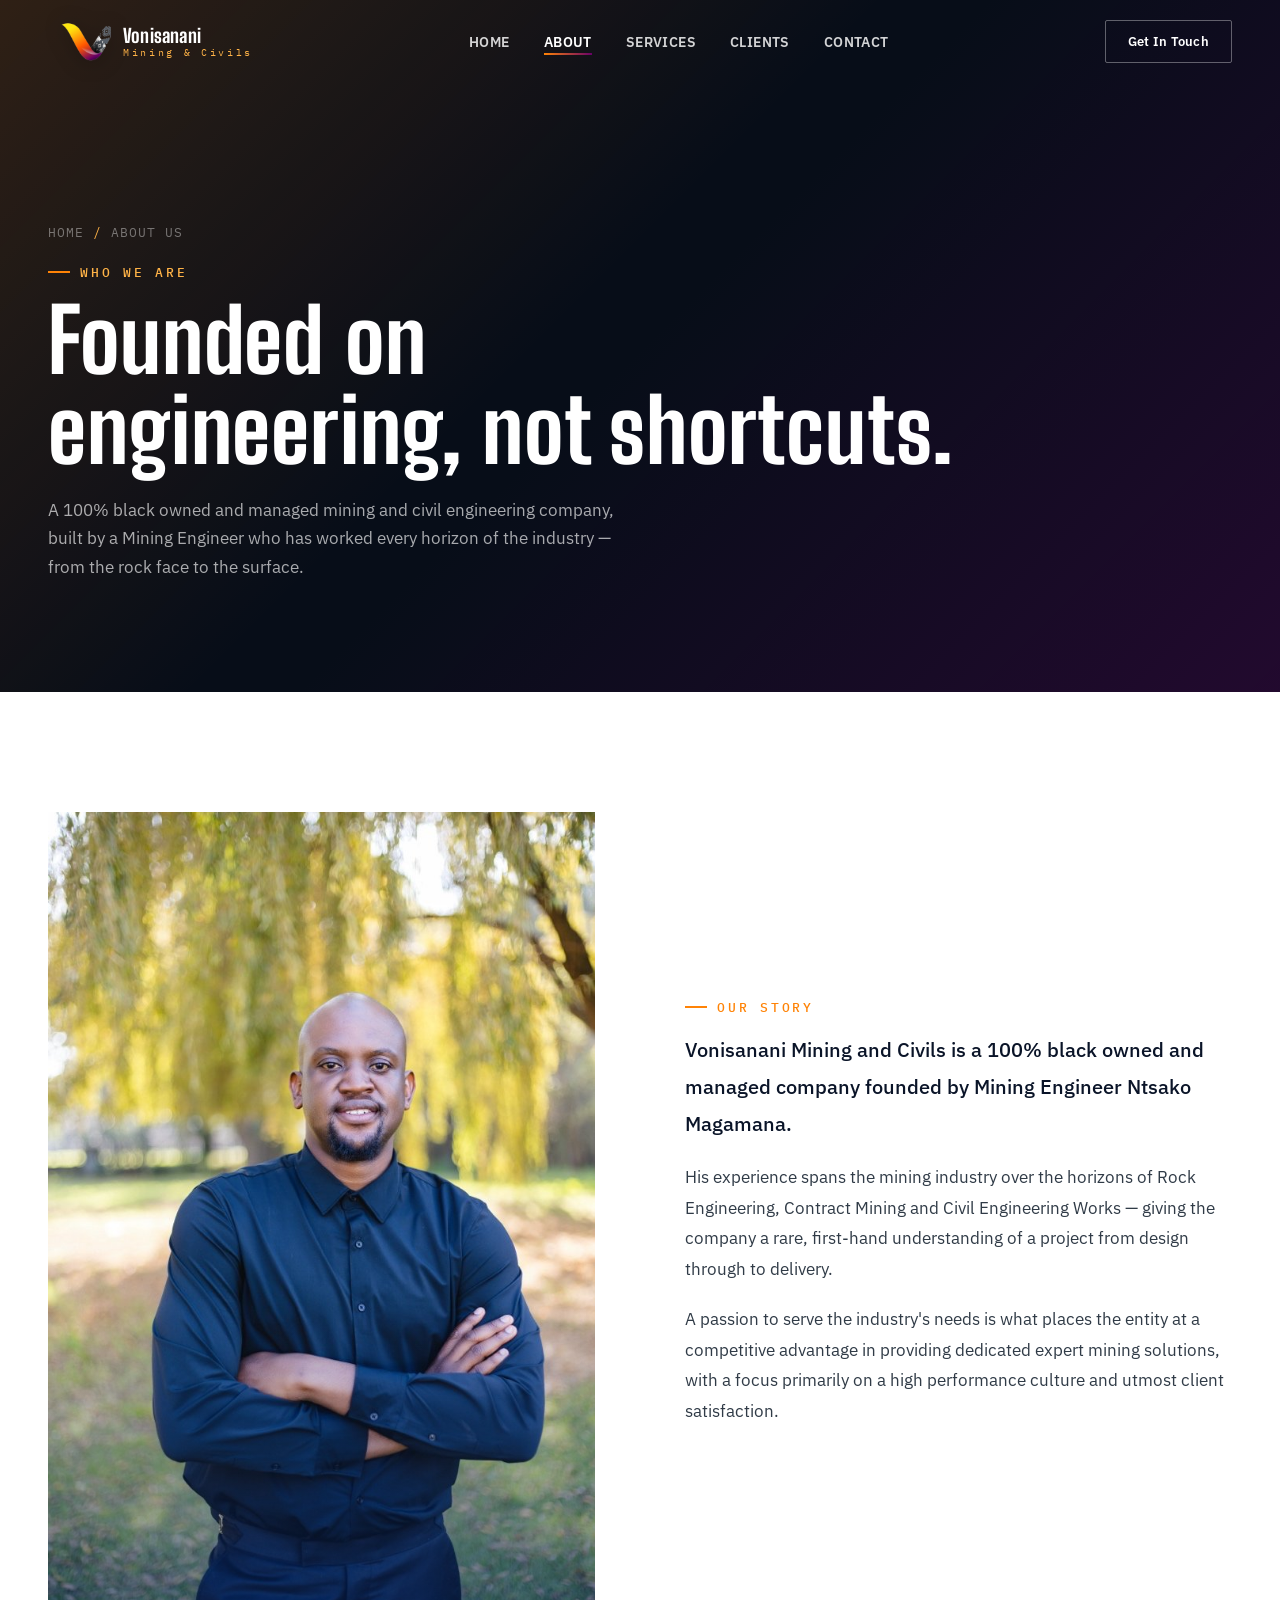
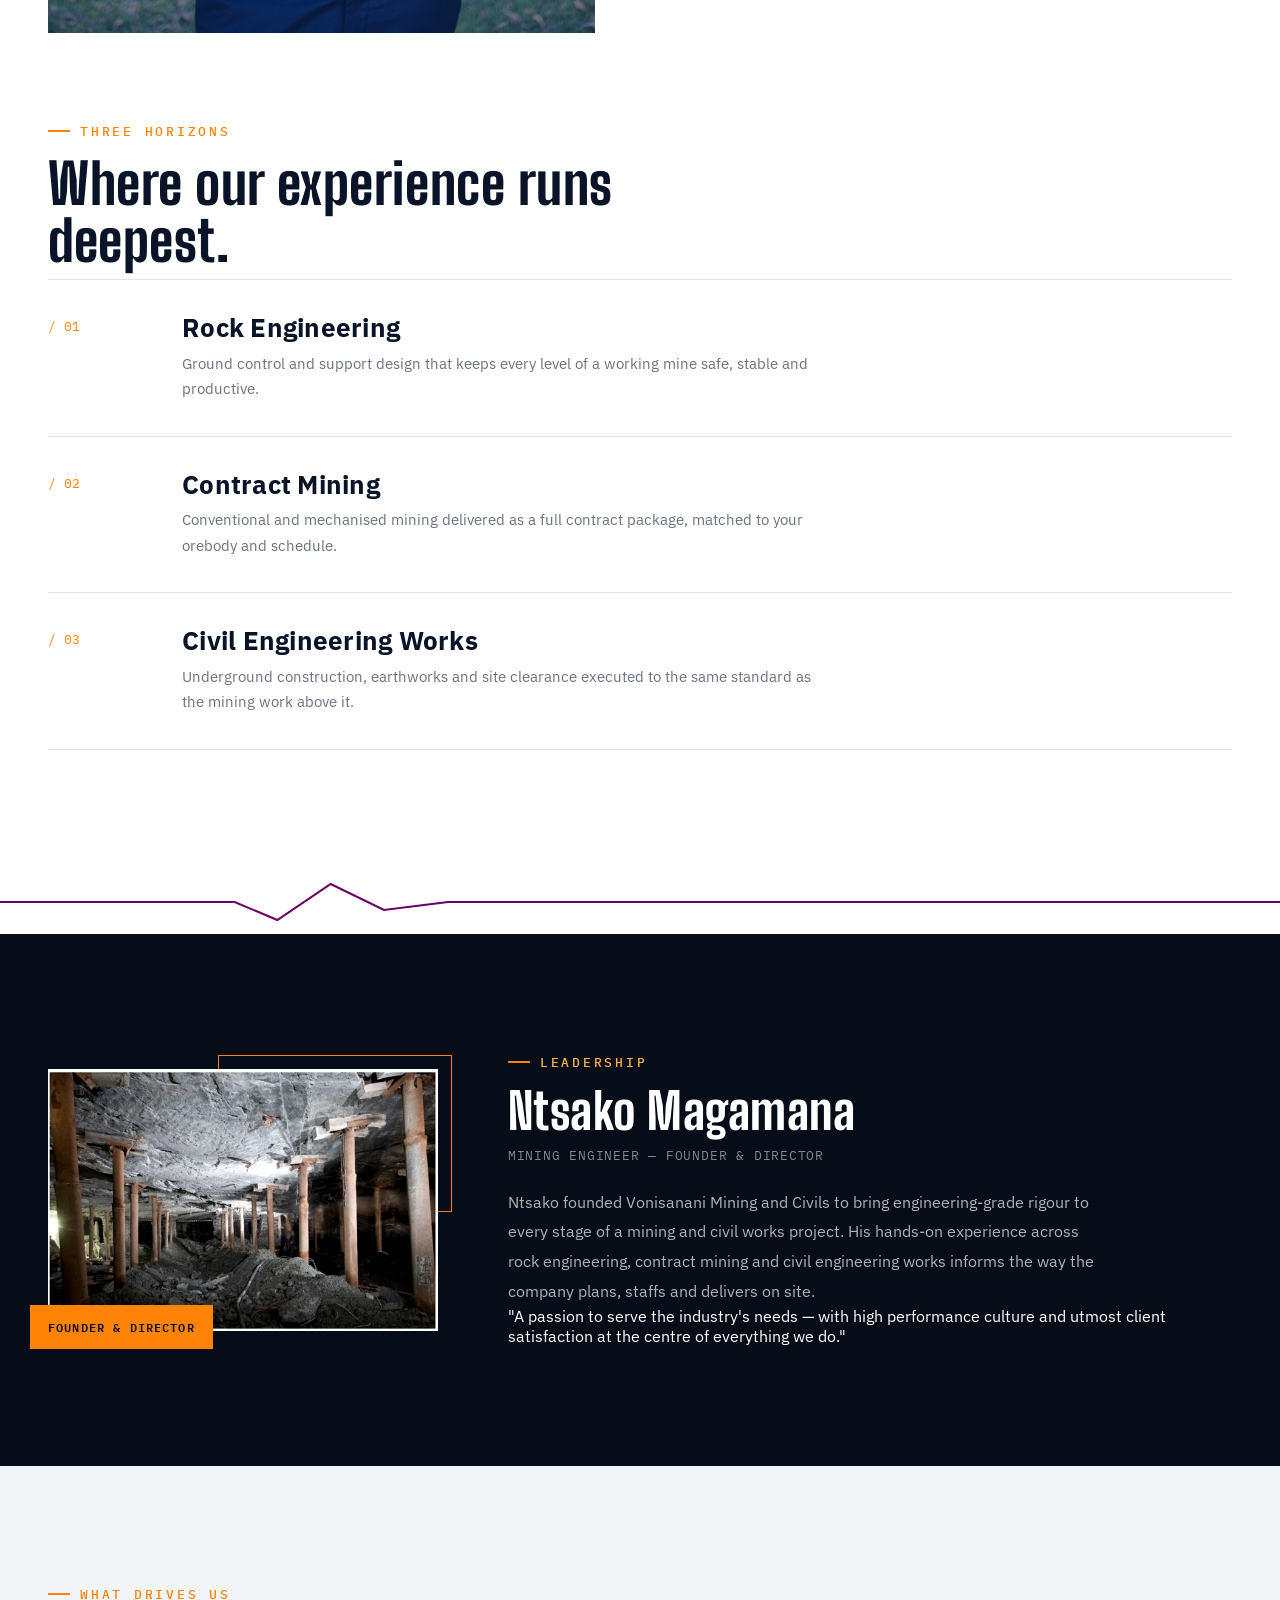
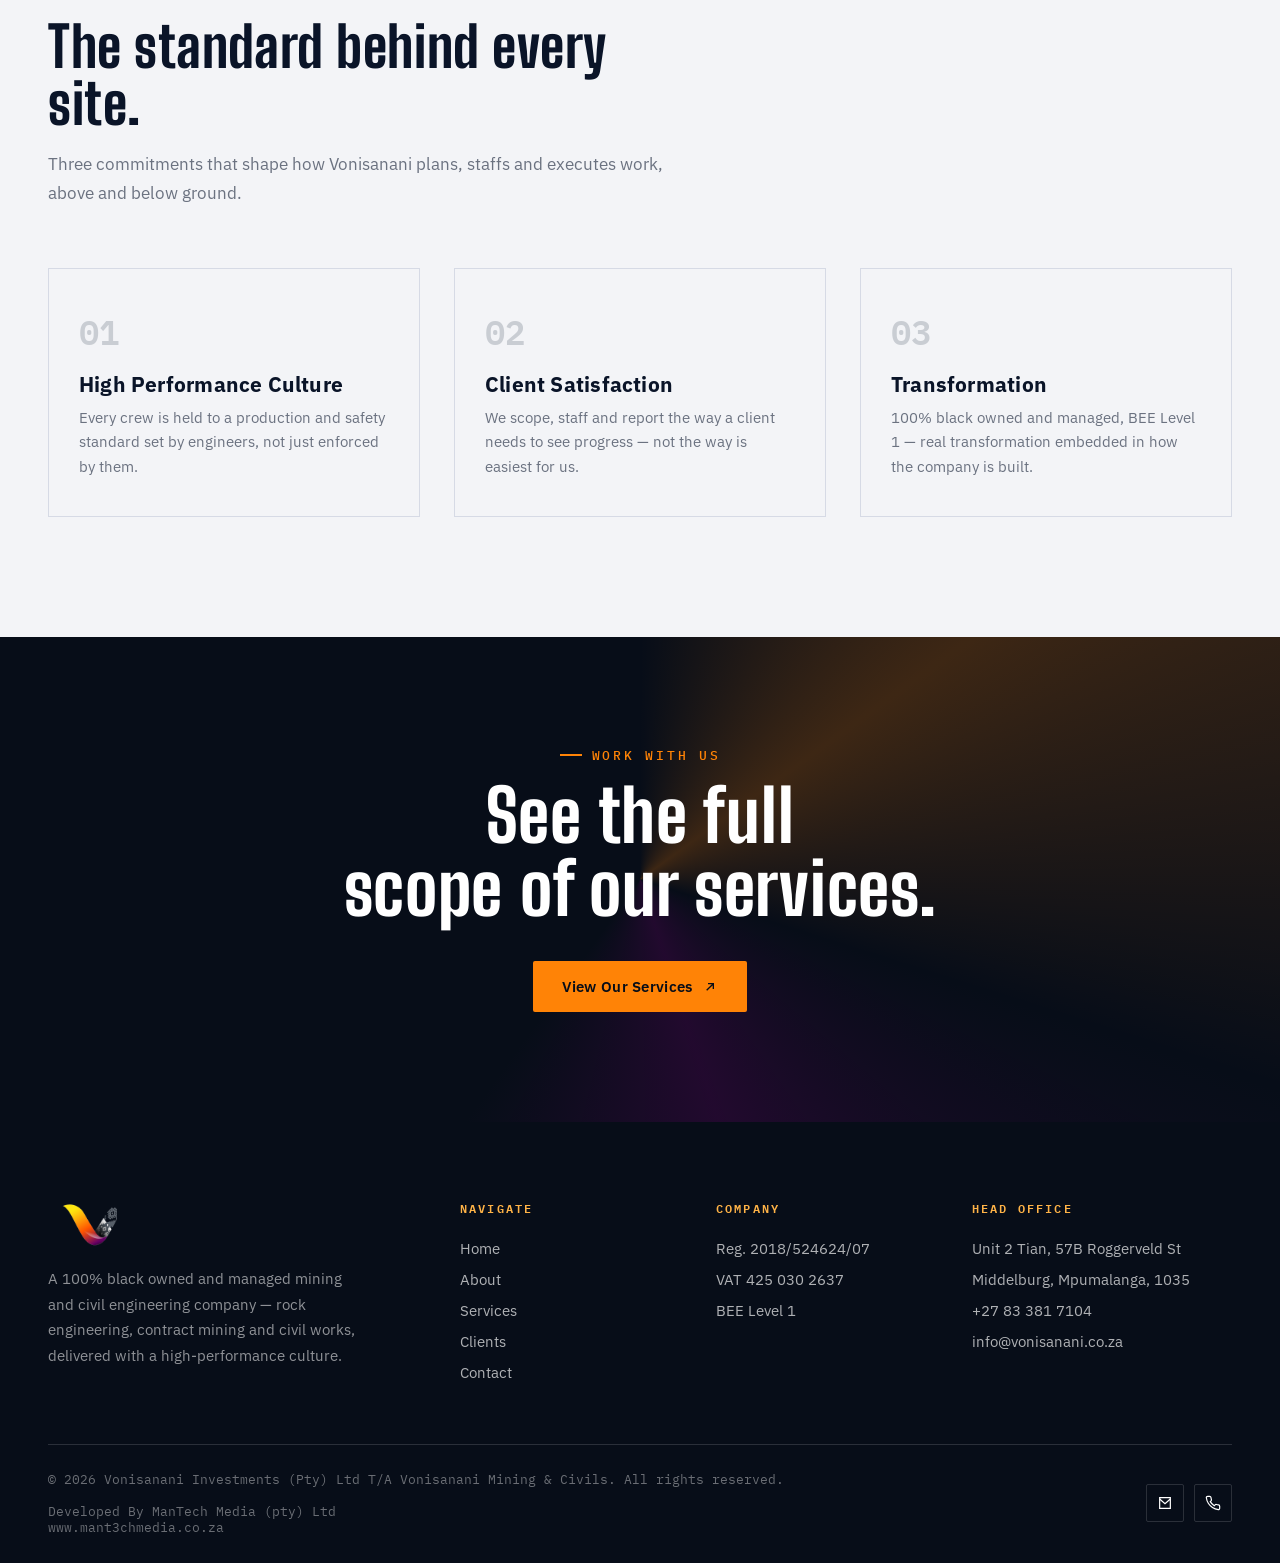
==== about.html @ 97412096 "Initial commit" ====
<!DOCTYPE html>
<html lang="en">
<head>
<meta charset="UTF-8">
<meta name="viewport" content="width=device-width, initial-scale=1.0">
<title>About Us — Vonisanani Mining & Civils</title>
<meta name="description" content="Founded by Mining Engineer Ntsako Magamana, Vonisanani Mining and Civils is a 100% black owned and managed company delivering rock engineering, contract mining and civil engineering works.">
<link rel="icon" href="images/logo.png">
<link rel="stylesheet" href="css/style.css">
</head>
<body>

<div class="scroll-progress"></div>

<header class="site-header">
  <div class="container">
    <a href="index.html" class="brand">
      <img src="images/logo.png" alt="Vonisanani Mining & Civils logo">
      <span class="brand-word">Vonisanani<span>Mining &amp; Civils</span></span>
    </a>
    <nav class="nav-desktop">
      <a href="index.html">Home</a>
      <a href="about.html">About</a>
      <a href="services.html">Services</a>
      <a href="clients.html">Clients</a>
      <a href="contact.html">Contact</a>
    </nav>
    <div class="nav-cta">
      <a href="contact.html" class="btn btn-ghost">Get In Touch</a>
      <button class="burger" aria-label="Open menu"><span></span><span></span><span></span></button>
    </div>
  </div>
</header>

<div class="mobile-nav">
  <a href="index.html">Home</a>
  <a href="about.html">About</a>
  <a href="services.html">Services</a>
  <a href="clients.html">Clients</a>
  <a href="contact.html">Contact</a>
  <div class="mobile-nav-foot">+27 83 381 7104 &nbsp;·&nbsp; info@vonisanani.co.za</div>
</div>

<!-- ===================== PAGE HERO ===================== -->
<section class="page-hero">
  <div class="container">
    <div class="crumb">HOME <span>/</span> ABOUT US</div>
    <div class="eyebrow" style="margin-top:24px;">Who We Are</div>
    <h1>Founded on<br>engineering, not shortcuts.</h1>
    <p>A 100% black owned and managed mining and civil engineering company, built by a Mining Engineer who has worked every horizon of the industry — from the rock face to the surface.</p>
  </div>
</section>

<!-- ===================== ABOUT COPY ===================== -->
<section class="section">
  <div class="container">
    <div class="about-grid">
      <div class="about-media reveal">
        <div class="frame">
          <img src="images/underground-support.jpg" alt="Underground support installation on a Vonisanani site">
          <span class="corner"></span>
        </div>
      </div>
      <div class="about-copy reveal">
        <div class="eyebrow">Our Story</div>
        <p>Vonisanani Mining and Civils is a 100% black owned and managed company founded by Mining Engineer Ntsako Magamana.</p>
        <p>His experience spans the mining industry over the horizons of Rock Engineering, Contract Mining and Civil Engineering Works — giving the company a rare, first-hand understanding of a project from design through to delivery.</p>
        <p>A passion to serve the industry's needs is what places the entity at a competitive advantage in providing dedicated expert mining solutions, with a focus primarily on a high performance culture and utmost client satisfaction.</p>
      </div>
    </div>

    <!-- Horizons timeline -->
    <div class="horizons">
      <div class="section-head reveal" style="margin-bottom:10px;">
        <div class="eyebrow">Three Horizons</div>
        <h2>Where our experience runs deepest.</h2>
      </div>
      <div class="horizon-row reveal">
        <div class="hz-num">/ 01</div>
        <div>
          <h3>Rock Engineering</h3>
          <p>Ground control and support design that keeps every level of a working mine safe, stable and productive.</p>
        </div>
      </div>
      <div class="horizon-row reveal">
        <div class="hz-num">/ 02</div>
        <div>
          <h3>Contract Mining</h3>
          <p>Conventional and mechanised mining delivered as a full contract package, matched to your orebody and schedule.</p>
        </div>
      </div>
      <div class="horizon-row reveal">
        <div class="hz-num">/ 03</div>
        <div>
          <h3>Civil Engineering Works</h3>
          <p>Underground construction, earthworks and site clearance executed to the same standard as the mining work above it.</p>
        </div>
      </div>
    </div>
  </div>
</section>

<span class="fracture"><svg viewBox="0 0 1200 64" preserveAspectRatio="none"><path d="M0 32 L220 32 L260 50 L310 14 L360 40 L420 32 L1200 32" fill="none" stroke="#680068" stroke-width="2"/></svg></span>

<!-- ===================== CEO SPOTLIGHT ===================== -->
<section class="ceo-band">
  <div class="container">
    <div class="ceo-grid">
      <div class="ceo-photo reveal">
        <img src="images/ceo-ntsako.jpg" alt="Ntsako Magamana, Founder and Director of Vonisanani Mining & Civils">
        <div class="ceo-tag">Founder &amp; Director</div>
      </div>
      <div class="ceo-copy reveal">
        <div class="eyebrow">Leadership</div>
        <h2>Ntsako Magamana</h2>
        <div class="role">MINING ENGINEER — FOUNDER &amp; DIRECTOR</div>
        <p class="bio">Ntsako founded Vonisanani Mining and Civils to bring engineering-grade rigour to every stage of a mining and civil works project. His hands-on experience across rock engineering, contract mining and civil engineering works informs the way the company plans, staffs and delivers on site.</p>
        <p class="quote">"A passion to serve the industry's needs — with high performance culture and utmost client satisfaction at the centre of everything we do."</p>
      </div>
    </div>
  </div>
</section>

<!-- ===================== VALUES ===================== -->
<section class="section section-off">
  <div class="container">
    <div class="section-head reveal">
      <div class="eyebrow">What Drives Us</div>
      <h2>The standard behind every site.</h2>
      <p>Three commitments that shape how Vonisanani plans, staffs and executes work, above and below ground.</p>
    </div>
    <div class="values-grid reveal reveal-stagger">
      <div class="value-card" style="--i:0">
        <div class="vnum">01</div>
        <h3>High Performance Culture</h3>
        <p>Every crew is held to a production and safety standard set by engineers, not just enforced by them.</p>
      </div>
      <div class="value-card" style="--i:1">
        <div class="vnum">02</div>
        <h3>Client Satisfaction</h3>
        <p>We scope, staff and report the way a client needs to see progress — not the way is easiest for us.</p>
      </div>
      <div class="value-card" style="--i:2">
        <div class="vnum">03</div>
        <h3>Transformation</h3>
        <p>100% black owned and managed, BEE Level 1 — real transformation embedded in how the company is built.</p>
      </div>
    </div>
  </div>
</section>

<!-- ===================== CTA ===================== -->
<section class="cta-banner">
  <div class="container">
    <div class="eyebrow" style="justify-content:center;">Work With Us</div>
    <h2>See the full<br>scope of our services.</h2>
    <a href="services.html" class="btn btn-primary">View Our Services
      <svg viewBox="0 0 24 24" fill="none" stroke="currentColor" stroke-width="2"><path d="M7 17L17 7M9 7h8v8"/></svg>
    </a>
  </div>
</section>

<footer class="site-footer">
  <div class="container">
    <div class="footer-grid">
      <div class="footer-brand">
        <img src="images/logo.png" alt="Vonisanani Mining & Civils logo">
        <p>A 100% black owned and managed mining and civil engineering company — rock engineering, contract mining and civil works, delivered with a high-performance culture.</p>
      </div>
      <div class="footer-col">
        <h4>Navigate</h4>
        <a href="index.html">Home</a>
        <a href="about.html">About</a>
        <a href="services.html">Services</a>
        <a href="clients.html">Clients</a>
        <a href="contact.html">Contact</a>
      </div>
      <div class="footer-col">
        <h4>Company</h4>
        <p>Reg. 2018/524624/07</p>
        <p>VAT 425 030 2637</p>
        <p>BEE Level 1</p>
      </div>
      <div class="footer-col">
        <h4>Head Office</h4>
        <p>Unit 2 Tian, 57B Roggerveld St</p>
        <p>Middelburg, Mpumalanga, 1035</p>
        <a href="tel:+27833817104">+27 83 381 7104</a>
        <a href="mailto:info@vonisanani.co.za">info@vonisanani.co.za</a>
      </div>
    </div>
    <div class="footer-bottom">
      <span>© 2026 Vonisanani Investments (Pty) Ltd T/A Vonisanani Mining &amp; Civils. All rights reserved. 
      <br>
      <br>
      Developed By ManTech Media (pty) Ltd 
      <br>
      www.mant3chmedia.co.za 

    </span>
      <div class="footer-social">
        <a href="mailto:info@vonisanani.co.za" aria-label="Email"><svg viewBox="0 0 24 24" fill="none" stroke="#fff" stroke-width="1.8"><path d="M4 4h16v16H4z"/><path d="M4 6l8 7 8-7"/></svg></a>
        <a href="tel:+27833817104" aria-label="Phone"><svg viewBox="0 0 24 24" fill="none" stroke="#fff" stroke-width="1.8"><path d="M22 16.9v3a2 2 0 01-2.2 2 19.8 19.8 0 01-8.6-3.1 19.5 19.5 0 01-6-6A19.8 19.8 0 012 4.2 2 2 0 014 2h3a2 2 0 012 1.7c.1 1 .3 2 .6 3a2 2 0 01-.5 2L7.9 10a16 16 0 006 6l1.3-1.3a2 2 0 012-.5c1 .3 2 .5 3 .6a2 2 0 011.8 2z"/></svg></a>
      </div>
    </div>
  </div>
</footer>

<button class="to-top" aria-label="Back to top"><svg viewBox="0 0 24 24" fill="none" stroke-width="2" stroke-linecap="round" stroke-linejoin="round"><path d="M12 19V5M5 12l7-7 7 7"/></svg></button>

<script src="js/main.js"></script>
</body>
</html>
---- css/style.css ----
/* ============================================================
   VONISANANI MINING & CIVILS — DESIGN SYSTEM
   Palette pulled directly from the company mark:
   navy #002060, slate #303B47, orange #FF8306, magenta #680068
   ============================================================ */

@import url('https://fonts.googleapis.com/css2?family=Big+Shoulders+Display:wght@500;700;800;900&family=IBM+Plex+Sans:wght@400;500;600;700&family=IBM+Plex+Mono:wght@400;500;600&display=swap');

:root{
  --navy-950:#070d18;
  --navy-900:#0a1428;
  --navy-800:#0d1c38;
  --navy-700:#12294f;
  --navy:#002060;
  --slate:#303b47;
  --orange:#ff8306;
  --orange-2:#ffb347;
  --magenta:#680068;
  --magenta-2:#9a2f9e;
  --yellow:#ffe610;
  --off:#f3f4f7;
  --off-2:#e8eaf0;
  --white:#ffffff;
  --gray-500:#6b7280;
  --gray-300:#c9cdd3;
  --line:rgba(0,32,96,.12);
  --line-dark:rgba(255,255,255,.14);

  --font-display:'Big Shoulders Display', sans-serif;
  --font-body:'IBM Plex Sans', sans-serif;
  --font-mono:'IBM Plex Mono', monospace;

  --ease:cubic-bezier(.22,1,.36,1);
  --container:1240px;
}

*,*::before,*::after{ box-sizing:border-box; }
html{ scroll-behavior:smooth; }
@media (prefers-reduced-motion: reduce){
  html{ scroll-behavior:auto; }
  *,*::before,*::after{ animation-duration:.001ms !important; animation-iteration-count:1 !important; transition-duration:.001ms !important; scroll-behavior:auto !important; }
}

body{
  margin:0;
  font-family:var(--font-body);
  background:var(--white);
  color:var(--navy-900);
  -webkit-font-smoothing:antialiased;
  overflow-x:hidden;
}

img{ max-width:100%; display:block; }
a{ color:inherit; text-decoration:none; }
ul{ margin:0; padding:0; list-style:none; }
button{ font-family:inherit; cursor:pointer; }
h1,h2,h3,h4{ margin:0; font-family:var(--font-display); font-weight:800; letter-spacing:.01em; line-height:1.02; }
p{ margin:0; }

::selection{ background:var(--orange); color:var(--navy-950); }

:focus-visible{
  outline:2px solid var(--orange);
  outline-offset:3px;
}

.container{
  width:100%;
  max-width:var(--container);
  margin:0 auto;
  padding:0 28px;
}

.eyebrow{
  font-family:var(--font-mono);
  font-size:12.5px;
  letter-spacing:.22em;
  text-transform:uppercase;
  color:var(--orange);
  display:flex;
  align-items:center;
  gap:10px;
  font-weight:500;
  margin-bottom:16px;
}
.eyebrow::before{
  content:'';
  width:22px;
  height:2px;
  background:var(--orange);
  display:inline-block;
}

.grad-text{
  background:linear-gradient(100deg,var(--orange) 0%,var(--orange) 35%,var(--magenta) 100%);
  -webkit-background-clip:text;
  background-clip:text;
  color:transparent;
}

/* ---------------- Buttons ---------------- */
.btn{
  display:inline-flex;
  align-items:center;
  gap:10px;
  padding:15px 28px;
  font-family:var(--font-body);
  font-weight:600;
  font-size:14.5px;
  letter-spacing:.02em;
  border-radius:2px;
  border:1.5px solid transparent;
  position:relative;
  transition:transform .35s var(--ease), box-shadow .35s var(--ease), background .35s var(--ease), color .35s var(--ease), border-color .35s var(--ease);
  white-space:nowrap;
}
.btn-primary{
  background:var(--orange);
  color:var(--navy-950);
}
.btn-primary:hover{
  transform:translateY(-2px);
  box-shadow:0 14px 30px -10px rgba(255,131,6,.55);
}
.btn-ghost{
  border-color:rgba(255,255,255,.35);
  color:var(--white);
}
.btn-ghost:hover{
  border-color:var(--white);
  background:rgba(255,255,255,.08);
  transform:translateY(-2px);
}
.btn-dark{
  border-color:var(--navy);
  color:var(--navy);
}
.btn-dark:hover{
  background:var(--navy);
  color:var(--white);
  transform:translateY(-2px);
}
.btn svg{ width:16px; height:16px; transition:transform .35s var(--ease); }
.btn:hover svg{ transform:translate(3px,-3px); }

/* ---------------- Header ---------------- */
.site-header{
  position:fixed;
  top:0; left:0; right:0;
  z-index:1000;
  padding:20px 0;
  transition:padding .4s var(--ease), background .4s var(--ease), box-shadow .4s var(--ease);
}
.site-header .container{ display:flex; align-items:center; justify-content:space-between; gap:24px; }
.site-header.scrolled{
  padding:10px 0;
  background:rgba(7,13,24,.86);
  backdrop-filter:blur(14px) saturate(140%);
  box-shadow:0 10px 30px -18px rgba(0,0,0,.5);
}

.brand{ display:flex; align-items:center; gap:12px; }
.brand img{ height:42px; width:auto; transition:height .4s var(--ease); filter:drop-shadow(0 2px 10px rgba(0,0,0,.25)); }
.site-header.scrolled .brand img{ height:34px; }
.brand-word{ font-family:var(--font-display); font-weight:800; font-size:19px; color:var(--white); line-height:1; letter-spacing:.01em; }
.brand-word span{ display:block; font-family:var(--font-mono); font-weight:400; font-size:9.5px; letter-spacing:.28em; color:var(--orange-2); margin-top:3px; }

.nav-desktop{ display:flex; align-items:center; gap:2px; }
.nav-desktop a{
  position:relative;
  color:rgba(255,255,255,.82);
  font-size:13.5px;
  font-weight:600;
  letter-spacing:.03em;
  text-transform:uppercase;
  padding:10px 16px;
  transition:color .3s;
}
.nav-desktop a:hover{ color:var(--white); }
.nav-desktop a::after{
  content:'';
  position:absolute;
  left:16px; right:16px; bottom:6px;
  height:2px;
  background:linear-gradient(90deg,var(--orange),var(--magenta));
  transform:scaleX(0);
  transform-origin:left;
  transition:transform .35s var(--ease);
}
.nav-desktop a:hover::after,
.nav-desktop a.active::after{ transform:scaleX(1); }
.nav-desktop a.active{ color:var(--white); }

.nav-cta{ display:flex; align-items:center; gap:14px; }
.nav-cta .btn{ padding:12px 22px; font-size:13px; }

.burger{
  display:none;
  width:44px; height:44px;
  border:1px solid rgba(255,255,255,.25);
  background:rgba(255,255,255,.05);
  border-radius:2px;
  position:relative;
  z-index:1200;
}
.burger span{
  position:absolute; left:11px; width:22px; height:2px; background:#fff;
  transition:transform .3s var(--ease), opacity .3s var(--ease), top .3s var(--ease);
}
.burger span:nth-child(1){ top:16px; }
.burger span:nth-child(2){ top:22px; }
.burger span:nth-child(3){ top:28px; }
.burger.open span:nth-child(1){ top:22px; transform:rotate(45deg); }
.burger.open span:nth-child(2){ opacity:0; }
.burger.open span:nth-child(3){ top:22px; transform:rotate(-45deg); }

.mobile-nav{
  position:fixed; inset:0;
  background:var(--navy-950);
  z-index:1100;
  display:flex; flex-direction:column;
  justify-content:center;
  padding:40px;
  transform:translateY(-100%);
  transition:transform .5s var(--ease);
}
.mobile-nav.open{ transform:translateY(0); }
.mobile-nav a{
  display:block;
  font-family:var(--font-display);
  font-size:38px;
  font-weight:800;
  color:var(--white);
  padding:12px 0;
  border-bottom:1px solid var(--line-dark);
  opacity:0;
  transform:translateY(16px);
  transition:opacity .5s var(--ease), transform .5s var(--ease);
}
.mobile-nav.open a{ opacity:1; transform:translateY(0); }
.mobile-nav a:nth-child(1){ transition-delay:.08s; }
.mobile-nav a:nth-child(2){ transition-delay:.14s; }
.mobile-nav a:nth-child(3){ transition-delay:.2s; }
.mobile-nav a:nth-child(4){ transition-delay:.26s; }
.mobile-nav a:nth-child(5){ transition-delay:.32s; }
.mobile-nav-foot{ margin-top:30px; font-family:var(--font-mono); color:var(--gray-300); font-size:13px; }

@media (max-width:960px){
  .nav-desktop, .nav-cta .btn-dark, .nav-cta .btn-ghost{ display:none; }
  .burger{ display:block; }
}

/* ---------------- Fracture divider (signature element) ---------------- */
.fracture{
  position:relative;
  width:100%;
  height:64px;
  overflow:hidden;
  display:block;
}
.fracture svg{ width:100%; height:100%; display:block; }
.fracture path{
  stroke-dasharray:2600;
  stroke-dashoffset:2600;
  transition:stroke-dashoffset 1.6s var(--ease);
}
.fracture.in-view path{ stroke-dashoffset:0; }

/* ---------------- Sections ---------------- */
.section{ padding:120px 0; position:relative; }
.section-tight{ padding:80px 0; }
.section-dark{ background:var(--navy-950); color:var(--white); }
.section-off{ background:var(--off); }

.section-head{ max-width:640px; margin-bottom:60px; }
.section-head h2{ font-size:clamp(34px,5vw,56px); color:var(--navy-900); }
.section-dark .section-head h2{ color:var(--white); }
.section-head p{ margin-top:18px; font-size:17px; line-height:1.7; color:var(--gray-500); }
.section-dark .section-head p{ color:rgba(255,255,255,.62); }

.reveal{
  opacity:0;
  transform:translateY(36px);
  transition:opacity .9s var(--ease), transform .9s var(--ease);
}
.reveal.in-view{ opacity:1; transform:translateY(0); }
.reveal-stagger > *{ transition-delay:calc(var(--i,0) * 90ms); }

/* topographic contour texture for light sections */
.contour-bg{
  position:absolute; inset:0;
  background-image:
    repeating-radial-gradient(circle at 14% 22%, transparent 0 34px, rgba(0,32,96,.045) 35px 36px, transparent 37px 70px),
    repeating-radial-gradient(circle at 88% 78%, transparent 0 46px, rgba(255,131,6,.05) 47px 48px, transparent 49px 92px);
  pointer-events:none;
}

/* ---------------- Footer ---------------- */
.site-footer{
  background:var(--navy-950);
  color:rgba(255,255,255,.7);
  padding:80px 0 28px;
  position:relative;
}
.footer-grid{
  display:grid;
  grid-template-columns:1.4fr .8fr .8fr 1fr;
  gap:48px;
  padding-bottom:56px;
  border-bottom:1px solid var(--line-dark);
}
.footer-brand img{ height:46px; margin-bottom:18px; }
.footer-brand p{ font-size:14.5px; line-height:1.75; max-width:320px; color:rgba(255,255,255,.55); }
.footer-col h4{ font-family:var(--font-mono); font-size:12px; letter-spacing:.18em; text-transform:uppercase; color:var(--orange-2); margin-bottom:18px; font-weight:600; }
.footer-col a, .footer-col p{ display:block; font-size:14.5px; color:rgba(255,255,255,.68); padding:6px 0; transition:color .25s, transform .25s; }
.footer-col a:hover{ color:var(--white); transform:translateX(4px); }
.footer-bottom{ display:flex; justify-content:space-between; align-items:center; padding-top:26px; font-size:12.5px; font-family:var(--font-mono); color:rgba(255,255,255,.4); flex-wrap:wrap; gap:12px; }
.footer-social{ display:flex; gap:10px; }
.footer-social a{ width:38px; height:38px; border:1px solid var(--line-dark); border-radius:2px; display:flex; align-items:center; justify-content:center; transition:border-color .3s, background .3s, transform .3s; }
.footer-social a:hover{ border-color:var(--orange); background:rgba(255,131,6,.1); transform:translateY(-3px); }
.footer-social svg{ width:16px; height:16px; }

@media (max-width:860px){
  .footer-grid{ grid-template-columns:1fr 1fr; }
}
@media (max-width:560px){
  .footer-grid{ grid-template-columns:1fr; }
}

/* ---------------- Page hero (interior pages) ---------------- */
.page-hero{
  position:relative;
  padding:190px 0 110px;
  background:var(--navy-950);
  color:var(--white);
  overflow:hidden;
}
.page-hero::before{
  content:'';
  position:absolute; inset:0;
  background:
    linear-gradient(135deg, rgba(255,131,6,.16), transparent 45%),
    linear-gradient(315deg, rgba(104,0,104,.28), transparent 50%);
}
.page-hero .container{ position:relative; z-index:2; }
.page-hero .eyebrow{ color:var(--orange-2); }
.page-hero h1{ font-size:clamp(44px,7vw,88px); color:var(--white); }
.page-hero p{ margin-top:20px; max-width:600px; font-size:17px; line-height:1.7; color:rgba(255,255,255,.65); }
.page-hero .crumb{ margin-top:34px; font-family:var(--font-mono); font-size:12.5px; letter-spacing:.08em; color:rgba(255,255,255,.4); }
.page-hero .crumb span{ color:var(--orange-2); }

/* ---------------- Stat / marquee ---------------- */
.marquee-strip{
  border-top:1px solid var(--line-dark);
  border-bottom:1px solid var(--line-dark);
  background:var(--navy-900);
  overflow:hidden;
  padding:16px 0;
}
.marquee-track{
  display:flex;
  gap:56px;
  white-space:nowrap;
  width:max-content;
  animation:marquee 26s linear infinite;
}
.marquee-track span{
  font-family:var(--font-mono);
  font-size:13px;
  letter-spacing:.14em;
  text-transform:uppercase;
  color:rgba(255,255,255,.62);
  display:flex;
  align-items:center;
  gap:14px;
}
.marquee-track span::before{ content:'◆'; color:var(--orange); font-size:9px; }
@keyframes marquee{ from{ transform:translateX(0);} to{ transform:translateX(-50%);} }

/* generic card */
.card{
  background:var(--white);
  border:1px solid var(--line);
  border-radius:2px;
  transition:transform .45s var(--ease), box-shadow .45s var(--ease), border-color .45s var(--ease);
}
.card:hover{ transform:translateY(-6px); box-shadow:0 30px 60px -30px rgba(0,32,96,.28); border-color:transparent; }

.tag-line{ height:3px; width:44px; background:linear-gradient(90deg,var(--orange),var(--magenta)); margin-bottom:18px; }

/* scroll progress bar */
.scroll-progress{
  position:fixed; top:0; left:0; height:3px; width:0%;
  background:linear-gradient(90deg,var(--orange),var(--magenta));
  z-index:2000;
  transition:width .1s linear;
}

/* back to top */
.to-top{
  position:fixed; right:24px; bottom:24px;
  width:50px; height:50px;
  background:var(--navy-950);
  border:1px solid var(--line-dark);
  border-radius:50%;
  display:flex; align-items:center; justify-content:center;
  opacity:0; visibility:hidden; transform:translateY(10px);
  transition:opacity .35s, transform .35s, visibility .35s, background .3s;
  z-index:900;
}
.to-top.show{ opacity:1; visibility:visible; transform:translateY(0); }
.to-top:hover{ background:var(--orange); }
.to-top svg{ width:18px; height:18px; stroke:#fff; }

@media (max-width:720px){
  .section{ padding:80px 0; }
  .page-hero{ padding:150px 0 80px; }
}

/* ============================================================
   HOME PAGE
   ============================================================ */
.hero{
  position:relative;
  height:100vh;
  min-height:640px;
  display:flex;
  align-items:flex-end;
  overflow:hidden;
  background:var(--navy-950);
}
.hero-slides{ position:absolute; inset:0; }
.hero-slide{
  position:absolute; inset:0;
  background-size:cover;
  background-position:center;
  opacity:0;
  transform:scale(1.12);
  transition:opacity 1.6s ease;
  animation:kenburns 14s ease-in-out infinite;
}
.hero-slide.active{ opacity:1; z-index:1; }
@keyframes kenburns{
  0%{ transform:scale(1.06) translate(0,0); }
  50%{ transform:scale(1.16) translate(-1.4%,-1%); }
  100%{ transform:scale(1.06) translate(0,0); }
}
.hero::after{
  content:'';
  position:absolute; inset:0;
  background:
    linear-gradient(180deg, rgba(7,13,24,.55) 0%, rgba(7,13,24,.4) 40%, rgba(7,13,24,.94) 100%),
    linear-gradient(100deg, rgba(255,131,6,.22), transparent 40%, rgba(104,0,104,.32));
  z-index:2;
}
.hero-content{
  position:relative; z-index:3;
  width:100%;
  padding:0 0 84px;
}
.hero-eyebrow{
  font-family:var(--font-mono);
  color:var(--orange-2);
  font-size:13px;
  letter-spacing:.24em;
  text-transform:uppercase;
  display:flex;
  align-items:center;
  gap:12px;
  margin-bottom:22px;
  opacity:0;
  animation:heroIn .9s var(--ease) .3s forwards;
}
.hero-eyebrow .dot{ width:8px; height:8px; border-radius:50%; background:var(--orange); animation:pulse 2s infinite; }
@keyframes pulse{ 0%,100%{ box-shadow:0 0 0 0 rgba(255,131,6,.6);} 70%{ box-shadow:0 0 0 10px rgba(255,131,6,0);} }

.hero-title{
  font-size:clamp(52px,9vw,132px);
  color:var(--white);
  line-height:.92;
  overflow:hidden;
}
.hero-title .line{ display:block; overflow:hidden; }
.hero-title .line span{
  display:block;
  transform:translateY(110%);
  animation:heroLine 1s var(--ease) forwards;
}
.hero-title .line:nth-child(1) span{ animation-delay:.15s; }
.hero-title .line:nth-child(2) span{ animation-delay:.28s; }
@keyframes heroLine{ to{ transform:translateY(0); } }

.hero-sub{
  margin-top:28px;
  max-width:540px;
  font-size:17.5px;
  line-height:1.75;
  color:rgba(255,255,255,.68);
  opacity:0;
  animation:heroIn .9s var(--ease) .6s forwards;
}
.hero-actions{
  display:flex; align-items:center; gap:18px; flex-wrap:wrap;
  margin-top:42px;
  opacity:0;
  animation:heroIn .9s var(--ease) .75s forwards;
}
@keyframes heroIn{ from{ opacity:0; transform:translateY(18px);} to{ opacity:1; transform:translateY(0);} }

.hero-dots{
  position:absolute; right:28px; bottom:130px; z-index:4;
  display:flex; flex-direction:column; gap:10px;
}
.hero-dots button{
  width:9px; height:9px; border-radius:50%;
  background:rgba(255,255,255,.3);
  border:none; padding:0;
  transition:background .3s, transform .3s;
}
.hero-dots button.active{ background:var(--orange); transform:scale(1.3); }

.hero-scroll{
  position:absolute; left:28px; bottom:34px; z-index:4;
  display:flex; align-items:center; gap:12px;
  color:rgba(255,255,255,.55);
  font-family:var(--font-mono); font-size:11.5px; letter-spacing:.16em; text-transform:uppercase;
}
.hero-scroll .line-anim{ width:1px; height:38px; background:rgba(255,255,255,.25); position:relative; overflow:hidden; }
.hero-scroll .line-anim::after{
  content:''; position:absolute; left:0; top:-40%; width:100%; height:40%;
  background:var(--orange);
  animation:scrollLine 1.8s ease-in-out infinite;
}
@keyframes scrollLine{ 0%{ top:-40%;} 100%{ top:100%;} }

/* intro strip */
.intro-strip{ padding:100px 0; }
.intro-grid{ display:grid; grid-template-columns:.9fr 1.1fr; gap:80px; align-items:center; }
.intro-figure{ position:relative; }
.intro-figure img{ width:100%; border-radius:2px; }
.intro-figure::before{
  content:'';
  position:absolute; top:-18px; left:-18px; right:18px; bottom:18px;
  border:1.5px solid var(--orange);
  z-index:-1;
}
.intro-badge{
  position:absolute; bottom:-26px; left:-26px;
  background:var(--navy-950); color:#fff;
  padding:20px 24px;
  font-family:var(--font-display);
  font-weight:800;
  border:1px solid rgba(255,255,255,.1);
}
.intro-badge .num{ font-size:34px; color:var(--orange-2); line-height:1; }
.intro-badge .lbl{ font-family:var(--font-mono); font-size:10.5px; letter-spacing:.14em; text-transform:uppercase; color:rgba(255,255,255,.6); margin-top:6px; }
.intro-text h2{ font-size:clamp(32px,4.4vw,50px); color:var(--navy-900); }
.intro-text p{ margin-top:22px; font-size:16.5px; line-height:1.8; color:var(--gray-500); }
.intro-list{ margin-top:30px; display:grid; gap:14px; }
.intro-list li{ display:flex; align-items:center; gap:12px; font-size:15px; color:var(--slate); font-weight:500; }
.intro-list svg{ width:18px; height:18px; flex-shrink:0; stroke:var(--orange); }
@media (max-width:900px){ .intro-grid{ grid-template-columns:1fr; gap:60px; } .intro-badge{ left:0; } }

/* services teaser grid */
.svc-grid{ display:grid; grid-template-columns:repeat(3,1fr); gap:2px; background:var(--line); border:1px solid var(--line); }
.svc-card{
  background:var(--white);
  padding:44px 34px;
  position:relative;
  overflow:hidden;
  transition:background .4s var(--ease);
}
.svc-card::before{
  content:'';
  position:absolute; left:0; top:0; bottom:0; width:3px;
  background:linear-gradient(180deg,var(--orange),var(--magenta));
  transform:scaleY(0); transform-origin:bottom;
  transition:transform .5s var(--ease);
}
.svc-card:hover::before{ transform:scaleY(1); }
.svc-card:hover{ background:var(--off); }
.svc-num{ font-family:var(--font-mono); font-size:12px; color:var(--orange); letter-spacing:.1em; }
.svc-icon{ width:52px; height:52px; margin:22px 0 26px; color:var(--navy); transition:transform .5s var(--ease); }
.svc-card:hover .svc-icon{ transform:translateY(-4px) rotate(-4deg); }
.svc-card h3{ font-size:23px; color:var(--navy-900); font-weight:700; font-family:var(--font-body); }
.svc-card p{ margin-top:12px; font-size:14.5px; line-height:1.7; color:var(--gray-500); }
.svc-card a.more{ display:inline-flex; align-items:center; gap:8px; margin-top:20px; font-size:13px; font-weight:600; color:var(--navy); }
.svc-card a.more svg{ width:14px; height:14px; transition:transform .3s; }
.svc-card:hover a.more svg{ transform:translateX(4px); }
@media (max-width:900px){ .svc-grid{ grid-template-columns:1fr; } }

/* stats counters */
.stats-band{
  background:var(--navy-950);
  color:#fff;
  padding:90px 0;
  position:relative;
  overflow:hidden;
}
.stats-band .contour-bg{ opacity:.5; }
.stats-grid{ display:grid; grid-template-columns:repeat(4,1fr); gap:40px; position:relative; z-index:2; }
.stat{ text-align:left; border-left:1px solid var(--line-dark); padding-left:24px; }
.stat .count{ font-family:var(--font-display); font-size:clamp(40px,5vw,64px); font-weight:800; color:var(--white); line-height:1; }
.stat .count span{ color:var(--orange-2); }
.stat .lbl{ margin-top:10px; font-family:var(--font-mono); font-size:12px; letter-spacing:.1em; text-transform:uppercase; color:rgba(255,255,255,.55); }
@media (max-width:860px){ .stats-grid{ grid-template-columns:repeat(2,1fr); gap:36px 24px; } }

/* clients marquee */
.clients-strip{ padding:70px 0; border-top:1px solid var(--line); }
.clients-head{ display:flex; align-items:baseline; justify-content:space-between; margin-bottom:40px; flex-wrap:wrap; gap:14px; }
.clients-head h3{ font-family:var(--font-mono); font-size:12.5px; letter-spacing:.18em; text-transform:uppercase; color:var(--gray-500); font-weight:600; }
.logo-track-wrap{ overflow:hidden; -webkit-mask-image:linear-gradient(90deg,transparent,#000 8%,#000 92%,transparent); mask-image:linear-gradient(90deg,transparent,#000 8%,#000 92%,transparent); }
.logo-track{ display:flex; align-items:center; gap:90px; width:max-content; animation:marquee 22s linear infinite; }
.logo-track img{ height:38px; width:auto; object-fit:contain; filter:grayscale(1) contrast(0.9); opacity:.6; transition:opacity .35s, filter .35s; }
.logo-track img:hover{ filter:none; opacity:1; }

/* CTA banner */
.cta-banner{
  position:relative;
  padding:110px 0;
  background:var(--navy-950);
  overflow:hidden;
  text-align:center;
}
.cta-banner::before{
  content:'';
  position:absolute; inset:-40%;
  background:conic-gradient(from 0deg, transparent, rgba(255,131,6,.22), transparent 30%, rgba(104,0,104,.28), transparent 60%);
  animation:spin 18s linear infinite;
}
@keyframes spin{ to{ transform:rotate(360deg); } }
.cta-banner .container{ position:relative; z-index:2; }
.cta-banner h2{ font-size:clamp(36px,6vw,72px); color:#fff; }
.cta-banner p{ margin:20px auto 0; max-width:520px; color:rgba(255,255,255,.62); font-size:16.5px; }
.cta-banner .btn{ margin-top:36px; }

/* ============================================================
   ABOUT PAGE
   ============================================================ */
.about-grid{ display:grid; grid-template-columns:1fr 1fr; gap:90px; align-items:center; }
.about-media{ position:relative; }
.about-media .frame{ position:relative; overflow:hidden; }
.about-media img{ width:100%; transition:transform .8s var(--ease); }
.about-media:hover img{ transform:scale(1.05); }
.about-media .frame::after{
  content:'';
  position:absolute; inset:0;
  background:linear-gradient(180deg, transparent 60%, rgba(0,32,96,.5));
}
.about-media .corner{
  position:absolute; width:70px; height:70px;
  border-top:2px solid var(--orange); border-left:2px solid var(--orange);
  top:-16px; left:-16px;
}
.about-copy p{ font-size:16.5px; line-height:1.85; color:var(--slate); margin-bottom:20px; }
.about-copy p:first-of-type{ font-size:20px; font-weight:500; color:var(--navy-900); }

.horizons{ margin-top:90px; }
.horizon-row{
  display:grid; grid-template-columns:110px 1fr;
  border-top:1px solid var(--line);
  padding:34px 0;
  gap:24px;
  position:relative;
}
.horizon-row:last-child{ border-bottom:1px solid var(--line); }
.horizon-row .hz-num{ font-family:var(--font-mono); font-size:13px; color:var(--orange); padding-top:4px; }
.horizon-row h3{ font-size:26px; color:var(--navy-900); font-family:var(--font-body); font-weight:700; }
.horizon-row p{ margin-top:10px; color:var(--gray-500); font-size:15px; line-height:1.7; max-width:640px; }
.horizon-row::before{
  content:''; position:absolute; left:0; bottom:-1px; height:1px; width:0;
  background:linear-gradient(90deg,var(--orange),var(--magenta));
  transition:width .6s var(--ease);
}
.horizon-row:hover::before{ width:100%; }

/* CEO spotlight */
.ceo-band{ background:var(--navy-950); color:#fff; padding:120px 0; position:relative; overflow:hidden; }
.ceo-grid{ display:grid; grid-template-columns:.7fr 1.3fr; gap:70px; align-items:center; }
.ceo-photo{ position:relative; }
.ceo-photo img{ width:100%; filter:grayscale(.15) contrast(1.05); }
.ceo-photo::before{
  content:'';
  position:absolute; inset:-14px -14px auto auto; width:60%; height:60%;
  border:1.5px solid var(--orange);
  z-index:-1;
}
.ceo-tag{ position:absolute; bottom:-18px; left:-18px; background:var(--orange); color:var(--navy-950); font-family:var(--font-mono); font-size:11.5px; letter-spacing:.1em; padding:12px 18px; font-weight:600; text-transform:uppercase; }
.ceo-copy .eyebrow{ color:var(--orange-2); }
.ceo-copy h2{ font-size:clamp(32px,4.4vw,50px); color:#fff; }
.ceo-copy .role{ font-family:var(--font-mono); font-size:13px; color:rgba(255,255,255,.5); margin-top:10px; letter-spacing:.06em; }
.ceo-copy p.bio{ margin-top:24px; font-size:16px; line-height:1.85; color:rgba(255,255,255,.68); max-width:600px; }
.ceo-quote{ margin-top:32px; padding-left:22px; border-left:2px solid var(--orange); font-family:var(--font-display); font-size:24px; font-weight:500; color:#fff; max-width:560px; line-height:1.4; }
@media (max-width:900px){ .about-grid, .ceo-grid{ grid-template-columns:1fr; } .ceo-photo{ max-width:340px; } }

/* values grid */
.values-grid{ display:grid; grid-template-columns:repeat(3,1fr); gap:34px; }
.value-card{ padding:36px 30px; border:1px solid var(--line); position:relative; }
.value-card .vnum{ font-family:var(--font-mono); color:var(--gray-300); font-size:34px; font-weight:600; }
.value-card h3{ margin-top:16px; font-size:21px; font-family:var(--font-body); color:var(--navy-900); }
.value-card p{ margin-top:10px; font-size:14.5px; color:var(--gray-500); line-height:1.7; }
@media (max-width:860px){ .values-grid{ grid-template-columns:1fr; } }

/* ============================================================
   SERVICES PAGE
   ============================================================ */
.svc-category{ padding:70px 0; border-top:1px solid var(--line); }
.svc-category:first-of-type{ border-top:none; }
.svc-cat-head{ display:grid; grid-template-columns:.5fr 1.5fr; gap:40px; margin-bottom:50px; }
.svc-cat-head .cat-index{ font-family:var(--font-display); font-size:88px; font-weight:800; color:var(--off-2); line-height:1; }
.svc-cat-head h2{ font-size:clamp(28px,3.6vw,42px); color:var(--navy-900); }
.svc-cat-head p{ margin-top:14px; color:var(--gray-500); font-size:15.5px; line-height:1.7; max-width:560px; }

.svc-list{ display:grid; grid-template-columns:repeat(2,1fr); gap:1px; background:var(--line); border:1px solid var(--line); margin-left:calc(.5fr); }
.svc-item{
  background:#fff; padding:30px 28px; display:flex; align-items:flex-start; gap:18px;
  transition:background .35s;
}
.svc-item:hover{ background:var(--off); }
.svc-item .ico{ width:38px; height:38px; flex-shrink:0; color:var(--orange); }
.svc-item h4{ font-size:17px; font-weight:700; font-family:var(--font-body); color:var(--navy-900); }
.svc-item p{ margin-top:6px; font-size:13.5px; color:var(--gray-500); line-height:1.6; }
@media (max-width:900px){ .svc-cat-head{ grid-template-columns:1fr; } .svc-cat-head .cat-index{ font-size:60px; } .svc-list{ grid-template-columns:1fr; } }

.process-band{ background:var(--off); padding:110px 0; position:relative; overflow:hidden; }
.process-grid{ display:grid; grid-template-columns:repeat(4,1fr); gap:2px; background:var(--line); border:1px solid var(--line); margin-top:60px; }
.process-step{ background:#fff; padding:36px 26px; position:relative; }
.process-step .pnum{ font-family:var(--font-mono); color:var(--orange); font-size:13px; }
.process-step h4{ margin-top:16px; font-size:18px; font-family:var(--font-body); font-weight:700; color:var(--navy-900); }
.process-step p{ margin-top:8px; font-size:13.5px; color:var(--gray-500); line-height:1.65; }
.process-step:not(:last-child)::after{
  content:'→'; position:absolute; right:-13px; top:50%; transform:translateY(-50%);
  width:26px; height:26px; background:var(--navy-950); color:#fff; border-radius:50%;
  display:flex; align-items:center; justify-content:center; font-size:12px; z-index:2;
}
@media (max-width:900px){ .process-grid{ grid-template-columns:1fr; } .process-step:not(:last-child)::after{ display:none; } }

/* ============================================================
   CLIENTS PAGE
   ============================================================ */
.client-showcase{ display:grid; grid-template-columns:repeat(3,1fr); gap:1px; background:var(--line); border:1px solid var(--line); }
.client-tile{
  background:#fff; aspect-ratio:16/10; display:flex; align-items:center; justify-content:center; padding:40px;
  position:relative; overflow:hidden;
}
.client-tile img{ max-width:70%; max-height:60%; object-fit:contain; filter:grayscale(1); opacity:.75; transition:filter .4s, opacity .4s, transform .4s; }
.client-tile:hover img{ filter:none; opacity:1; transform:scale(1.06); }
.client-tile::before{
  content:''; position:absolute; inset:0; background:linear-gradient(135deg,rgba(255,131,6,.06),rgba(104,0,104,.06));
  opacity:0; transition:opacity .4s;
}
.client-tile:hover::before{ opacity:1; }
@media (max-width:860px){ .client-showcase{ grid-template-columns:repeat(2,1fr); } }
@media (max-width:520px){ .client-showcase{ grid-template-columns:1fr; } }

.sectors-band{ background:var(--navy-950); color:#fff; padding:110px 0; }
.sectors-grid{ display:grid; grid-template-columns:repeat(4,1fr); gap:30px; margin-top:56px; }
.sector-card{ text-align:left; }
.sector-card .snum{ font-family:var(--font-mono); font-size:12px; color:var(--orange-2); }
.sector-card h4{ margin-top:14px; font-size:20px; font-family:var(--font-body); font-weight:700; }
.sector-card p{ margin-top:8px; font-size:13.5px; color:rgba(255,255,255,.55); line-height:1.7; }
@media (max-width:900px){ .sectors-grid{ grid-template-columns:repeat(2,1fr); } }

/* testimonial */
.testi-wrap{ max-width:760px; margin:0 auto; text-align:center; }
.testi-wrap .quote-mark{ font-family:var(--font-display); font-size:90px; color:var(--off-2); line-height:1; }
.testi-wrap p.quote{ font-family:var(--font-display); font-size:clamp(22px,3vw,32px); font-weight:600; color:var(--navy-900); line-height:1.4; margin-top:-30px; }
.testi-wrap .attr{ margin-top:28px; font-family:var(--font-mono); font-size:13px; color:var(--gray-500); letter-spacing:.05em; }

/* ============================================================
   CONTACT PAGE
   ============================================================ */
.contact-grid{ display:grid; grid-template-columns:1fr 1fr; gap:2px; background:var(--line); border:1px solid var(--line); }
.office-card{ background:#fff; padding:40px 36px; transition:background .35s; }
.office-card:hover{ background:var(--off); }
.office-card .oc-head{ display:flex; align-items:center; justify-content:space-between; }
.office-card h3{ font-size:22px; font-family:var(--font-body); font-weight:700; color:var(--navy-900); }
.office-card .oc-tag{ font-family:var(--font-mono); font-size:11px; color:var(--orange); border:1px solid rgba(255,131,6,.4); padding:4px 10px; letter-spacing:.08em; }
.office-card address{ font-style:normal; margin-top:18px; font-size:15px; line-height:1.85; color:var(--gray-500); }
@media (max-width:760px){ .contact-grid{ grid-template-columns:1fr; } }

.contact-main{ display:grid; grid-template-columns:1fr 1fr; gap:90px; align-items:start; }
.contact-form{ display:grid; gap:20px; }
.field{ position:relative; }
.field label{ display:block; font-family:var(--font-mono); font-size:11.5px; letter-spacing:.1em; text-transform:uppercase; color:var(--gray-500); margin-bottom:8px; }
.field input, .field textarea, .field select{
  width:100%; border:none; border-bottom:1.5px solid var(--line);
  background:transparent; padding:12px 2px; font-family:var(--font-body); font-size:16px; color:var(--navy-900);
  transition:border-color .3s;
}
.field textarea{ resize:vertical; min-height:110px; }
.field input:focus, .field textarea:focus, .field select:focus{ outline:none; border-color:var(--orange); }
.field-row{ display:grid; grid-template-columns:1fr 1fr; gap:20px; }
.form-note{ font-size:12.5px; color:var(--gray-500); margin-top:6px; }
.form-status{ font-size:13.5px; margin-top:10px; font-weight:600; display:none; }
.form-status.show{ display:block; }

.contact-side{ position:sticky; top:120px; }
.contact-person{ border:1px solid var(--line); padding:32px; }
.contact-person h4{ font-family:var(--font-mono); font-size:11.5px; letter-spacing:.14em; text-transform:uppercase; color:var(--orange); margin-bottom:16px; }
.contact-person .cp-name{ font-family:var(--font-display); font-size:26px; font-weight:800; color:var(--navy-900); }
.contact-person .cp-role{ font-size:13.5px; color:var(--gray-500); margin-top:2px; }
.contact-person .cp-links{ margin-top:22px; display:grid; gap:12px; }
.contact-person .cp-links a{ display:flex; align-items:center; gap:12px; font-size:14.5px; color:var(--slate); font-weight:500; transition:color .3s, transform .3s; }
.contact-person .cp-links a:hover{ color:var(--orange); transform:translateX(4px); }
.contact-person .cp-links svg{ width:17px; height:17px; color:var(--orange); flex-shrink:0; }

.sa-map{ margin-top:34px; }
.sa-map svg{ width:100%; height:auto; }
.sa-map .pin{ cursor:pointer; }
.sa-map .pin circle.pulse{ animation:mapPulse 2.2s ease-out infinite; transform-origin:center; }
.sa-map .pin:nth-child(2) circle.pulse{ animation-delay:.4s; }
.sa-map .pin:nth-child(3) circle.pulse{ animation-delay:.8s; }
@keyframes mapPulse{
  0%{ r:5; opacity:.7; }
  100%{ r:22; opacity:0; }
}
.sa-map text{ font-family:var(--font-mono); font-size:10px; fill:var(--gray-500); }

@media (max-width:900px){ .contact-main{ grid-template-columns:1fr; gap:56px; } .contact-side{ position:static; } .field-row{ grid-template-columns:1fr; } }
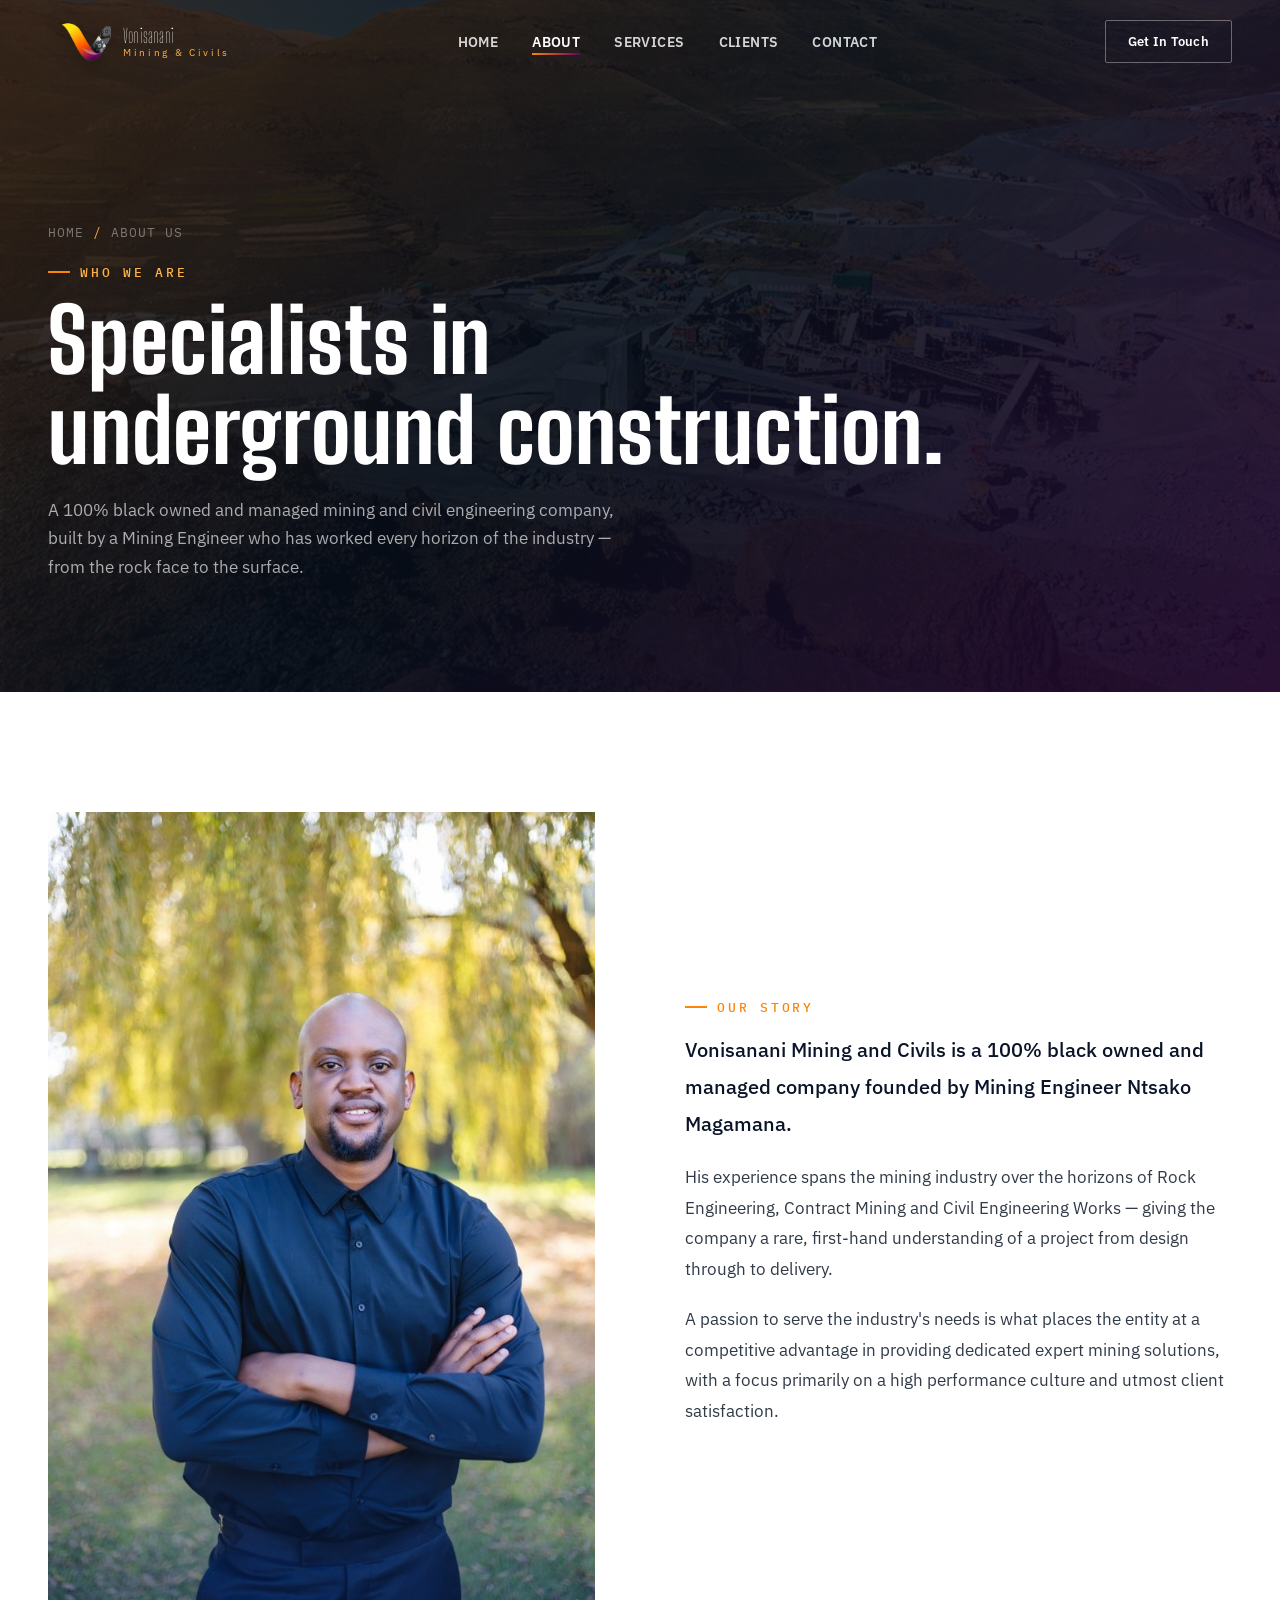
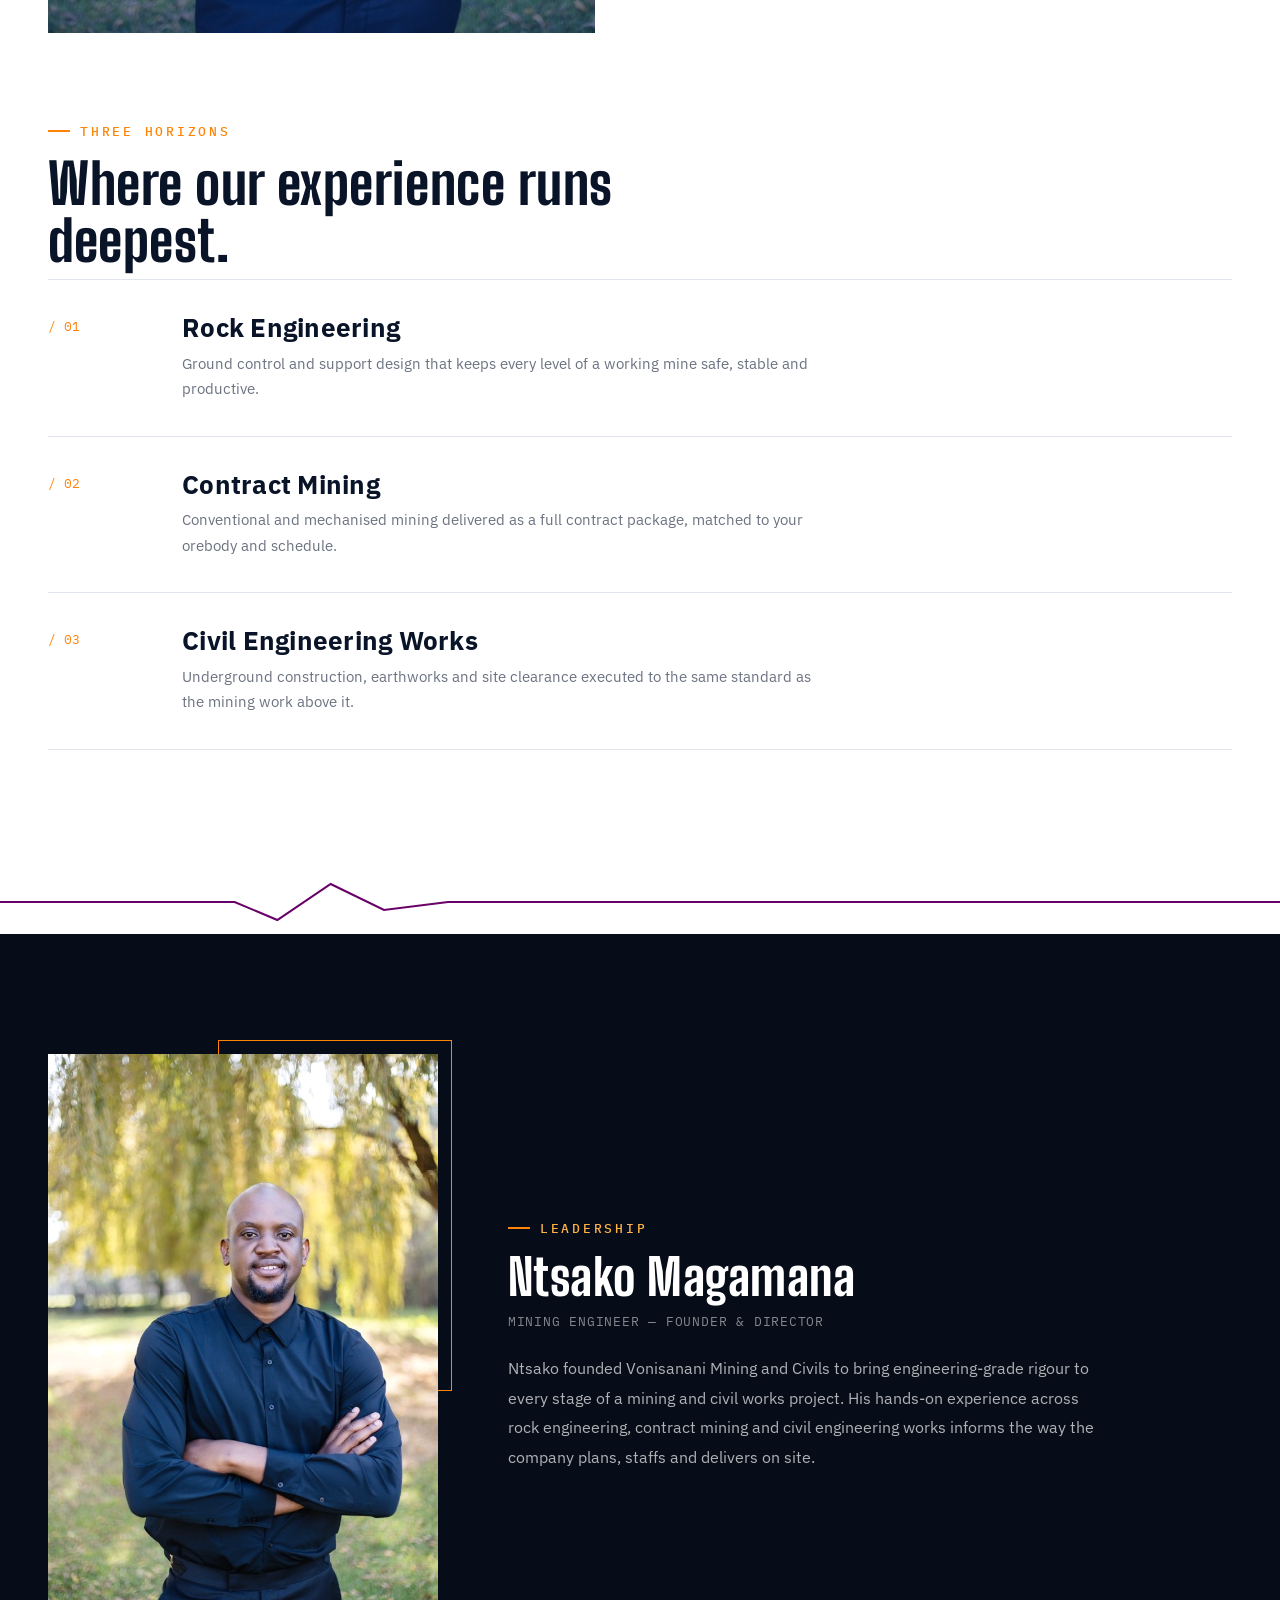
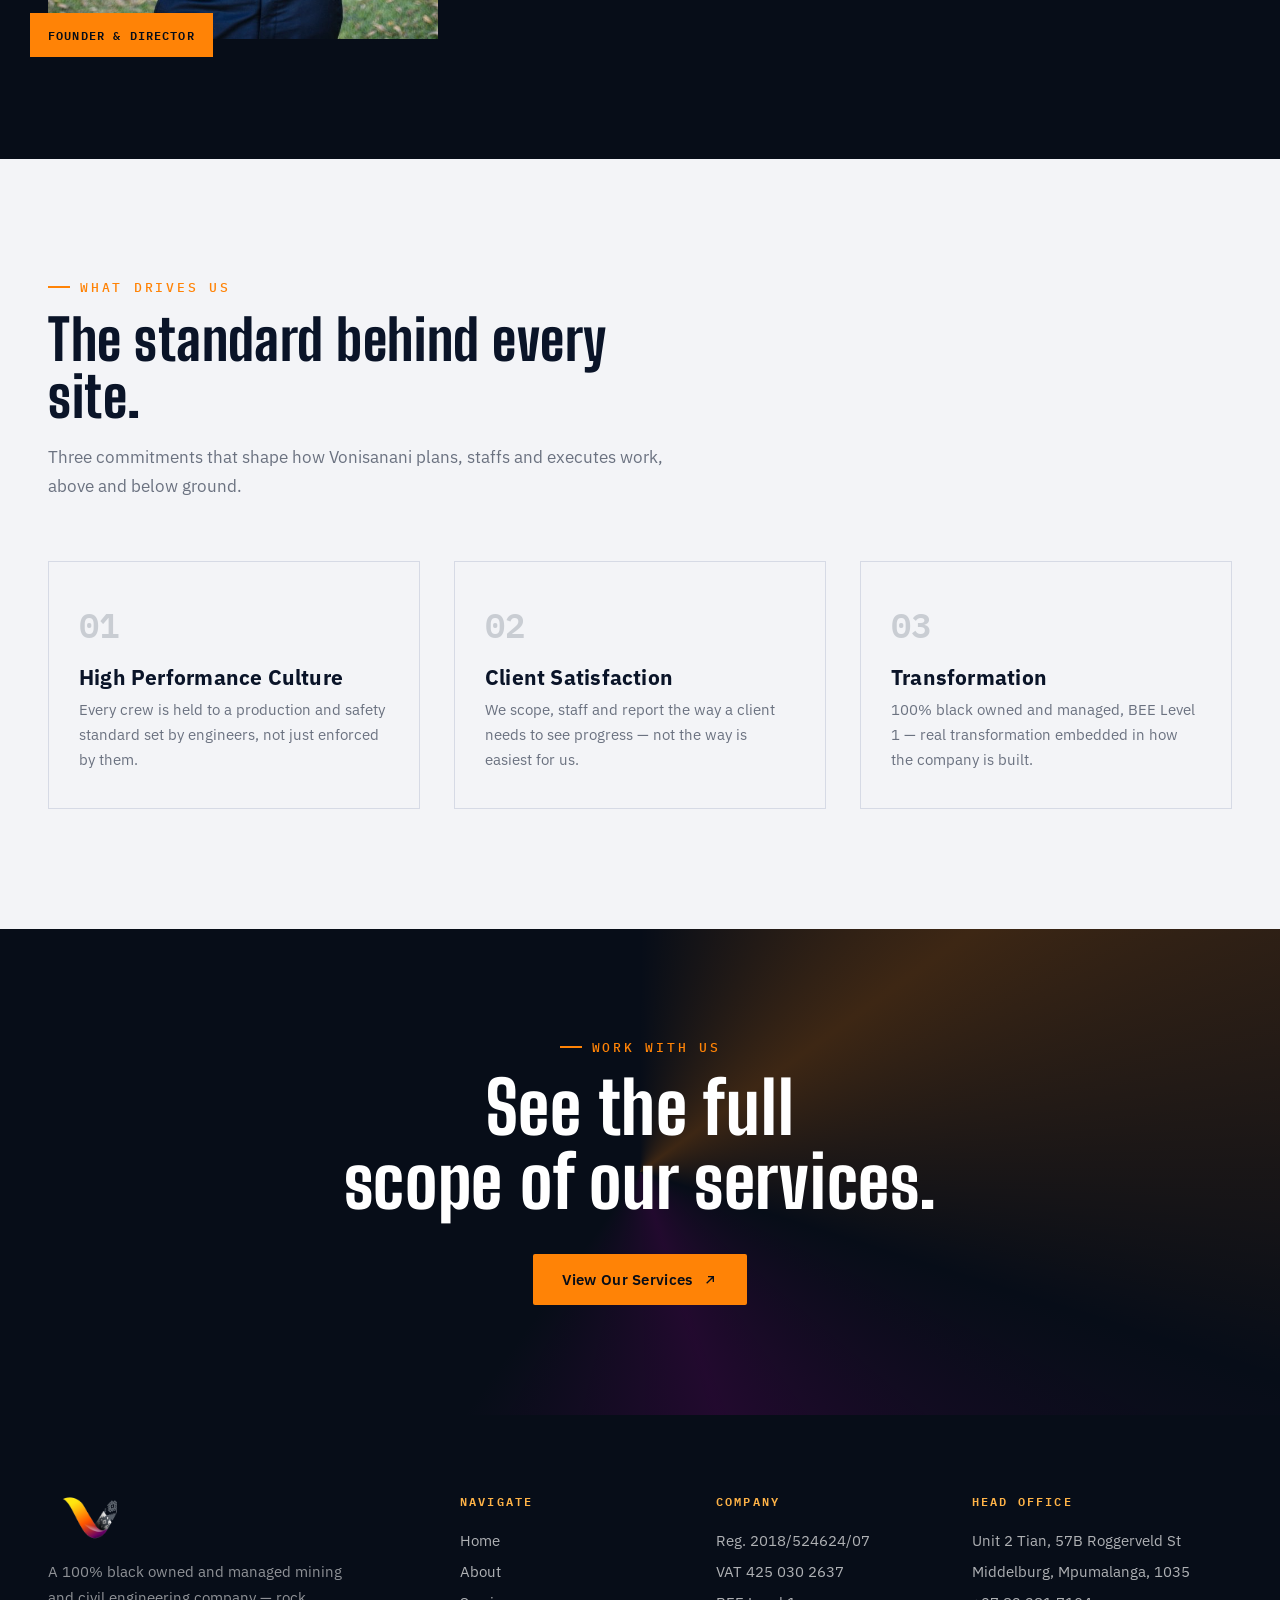
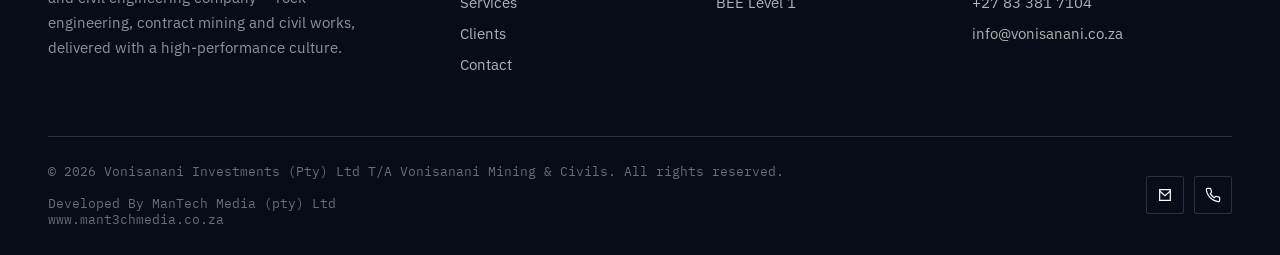
==== commit c366fccf: "website re design and debugging" ====
--- a/about.html
+++ b/about.html
@@ -42,11 +42,11 @@
 </div>
 
 <!-- ===================== PAGE HERO ===================== -->
-<section class="page-hero">
+<section class="page-hero" style="background-image:linear-gradient(rgba(7,13,24,.86),rgba(7,13,24,.94)), url(images/mine-image.jpeg ) ; background-size:cover; background-position:center;">
   <div class="container">
     <div class="crumb">HOME <span>/</span> ABOUT US</div>
     <div class="eyebrow" style="margin-top:24px;">Who We Are</div>
-    <h1>Founded on<br>engineering, not shortcuts.</h1>
+    <h1>Specialists in<br>underground construction.</h1>
     <p>A 100% black owned and managed mining and civil engineering company, built by a Mining Engineer who has worked every horizon of the industry — from the rock face to the surface.</p>
   </div>
 </section>
@@ -57,7 +57,7 @@
     <div class="about-grid">
       <div class="about-media reveal">
         <div class="frame">
-          <img src="images/underground-support.jpg" alt="Underground support installation on a Vonisanani site">
+          <img src="images/ceo-ntsako.jpg" alt="Ntsako Magamana, Founder and Director of Vonisanani Mining & Civils">
           <span class="corner"></span>
         </div>
       </div>
@@ -115,7 +115,7 @@
         <h2>Ntsako Magamana</h2>
         <div class="role">MINING ENGINEER — FOUNDER &amp; DIRECTOR</div>
         <p class="bio">Ntsako founded Vonisanani Mining and Civils to bring engineering-grade rigour to every stage of a mining and civil works project. His hands-on experience across rock engineering, contract mining and civil engineering works informs the way the company plans, staffs and delivers on site.</p>
-        <p class="quote">"A passion to serve the industry's needs — with high performance culture and utmost client satisfaction at the centre of everything we do."</p>
+        <!-- <p class="quote">"A passion to serve the industry's needs — with high performance culture and utmost client satisfaction at the centre of everything we do."</p> -->
       </div>
     </div>
   </div>
--- a/css/style.css
+++ b/css/style.css
@@ -162,8 +162,8 @@
 .brand{ display:flex; align-items:center; gap:12px; }
 .brand img{ height:42px; width:auto; transition:height .4s var(--ease); filter:drop-shadow(0 2px 10px rgba(0,0,0,.25)); }
 .site-header.scrolled .brand img{ height:34px; }
-.brand-word{ font-family:var(--font-display); font-weight:800; font-size:19px; color:var(--white); line-height:1; letter-spacing:.01em; }
-.brand-word span{ display:block; font-family:var(--font-mono); font-weight:400; font-size:9.5px; letter-spacing:.28em; color:var(--orange-2); margin-top:3px; }
+.brand-word{ font-family:var(--font-display); font-weight:100; font-size:19px; color:var(--white); line-height:1; letter-spacing:.01em; }
+.brand-word span{ display:block; font-family:var(--font-body); font-weight:400; font-size:9.5px; letter-spacing:.28em; color:var(--orange-2); margin-top:3px; }
 
 .nav-desktop{ display:flex; align-items:center; gap:2px; }
 .nav-desktop a{
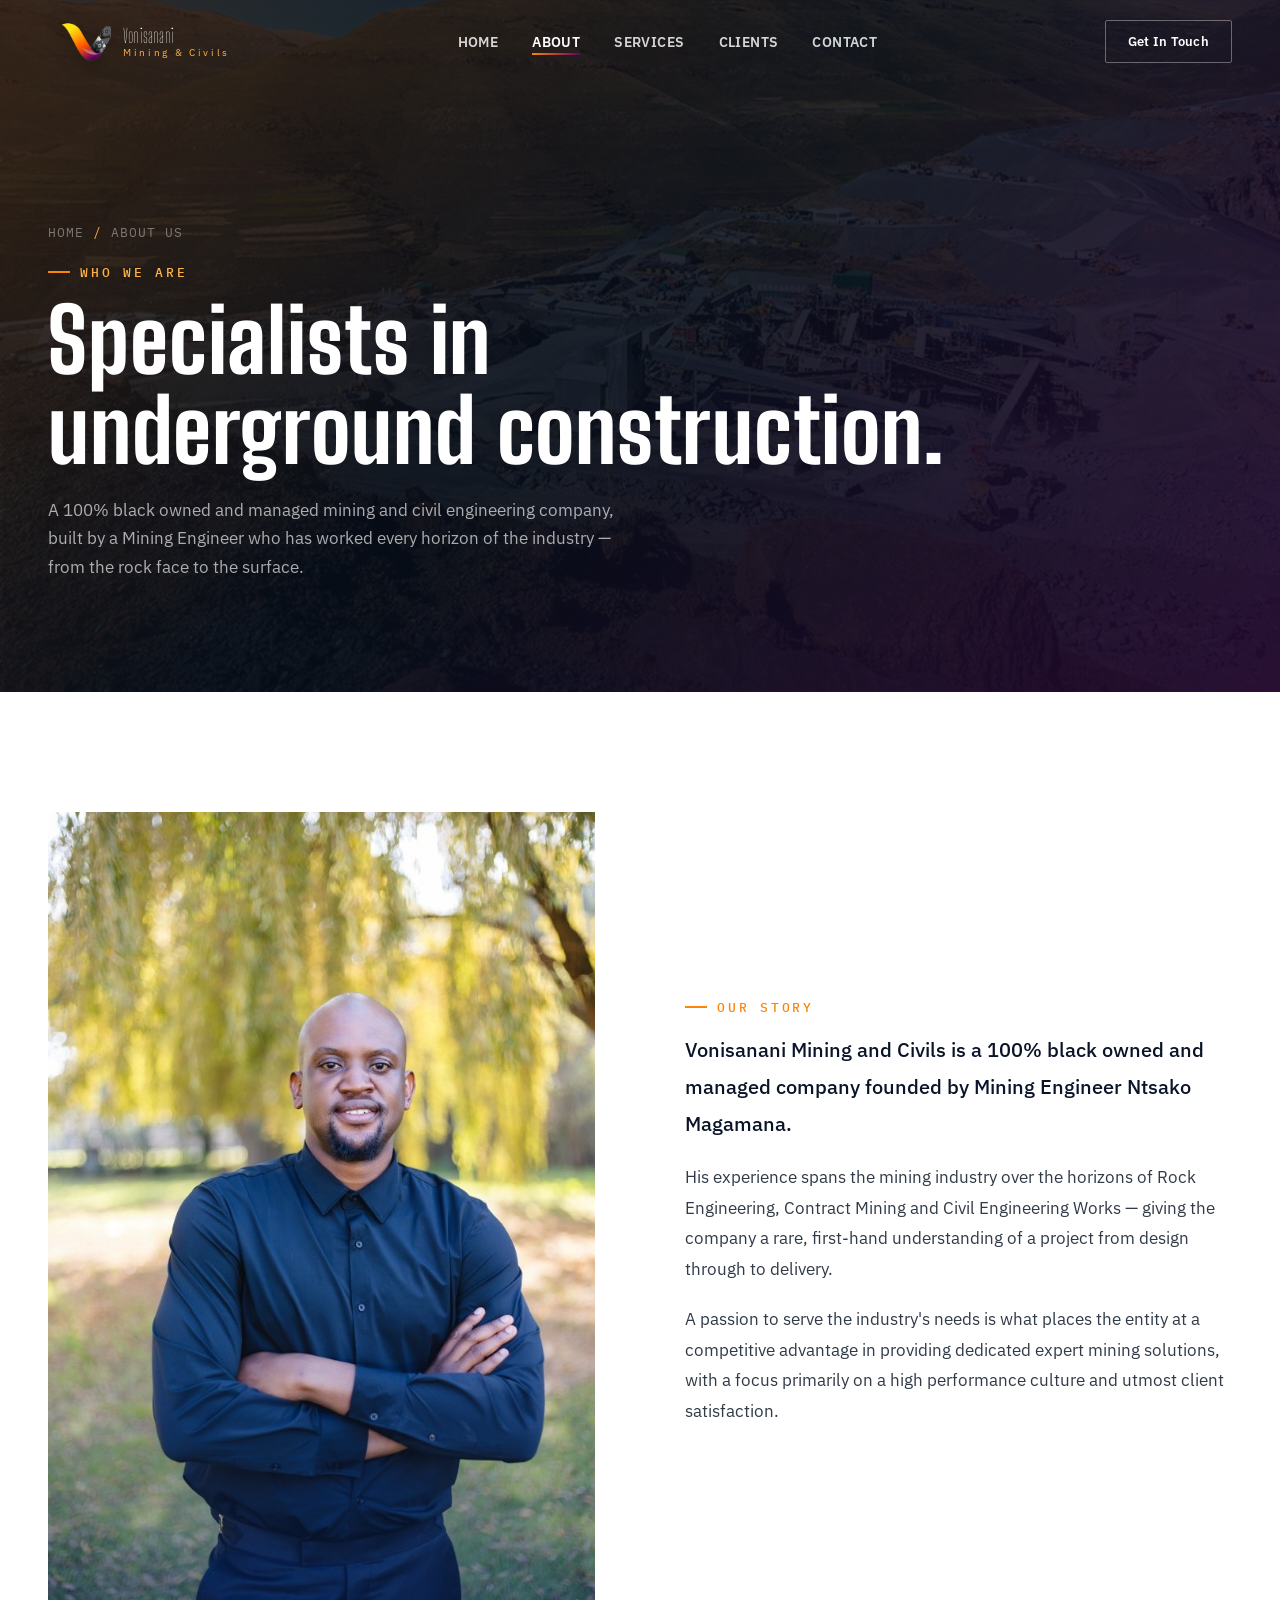
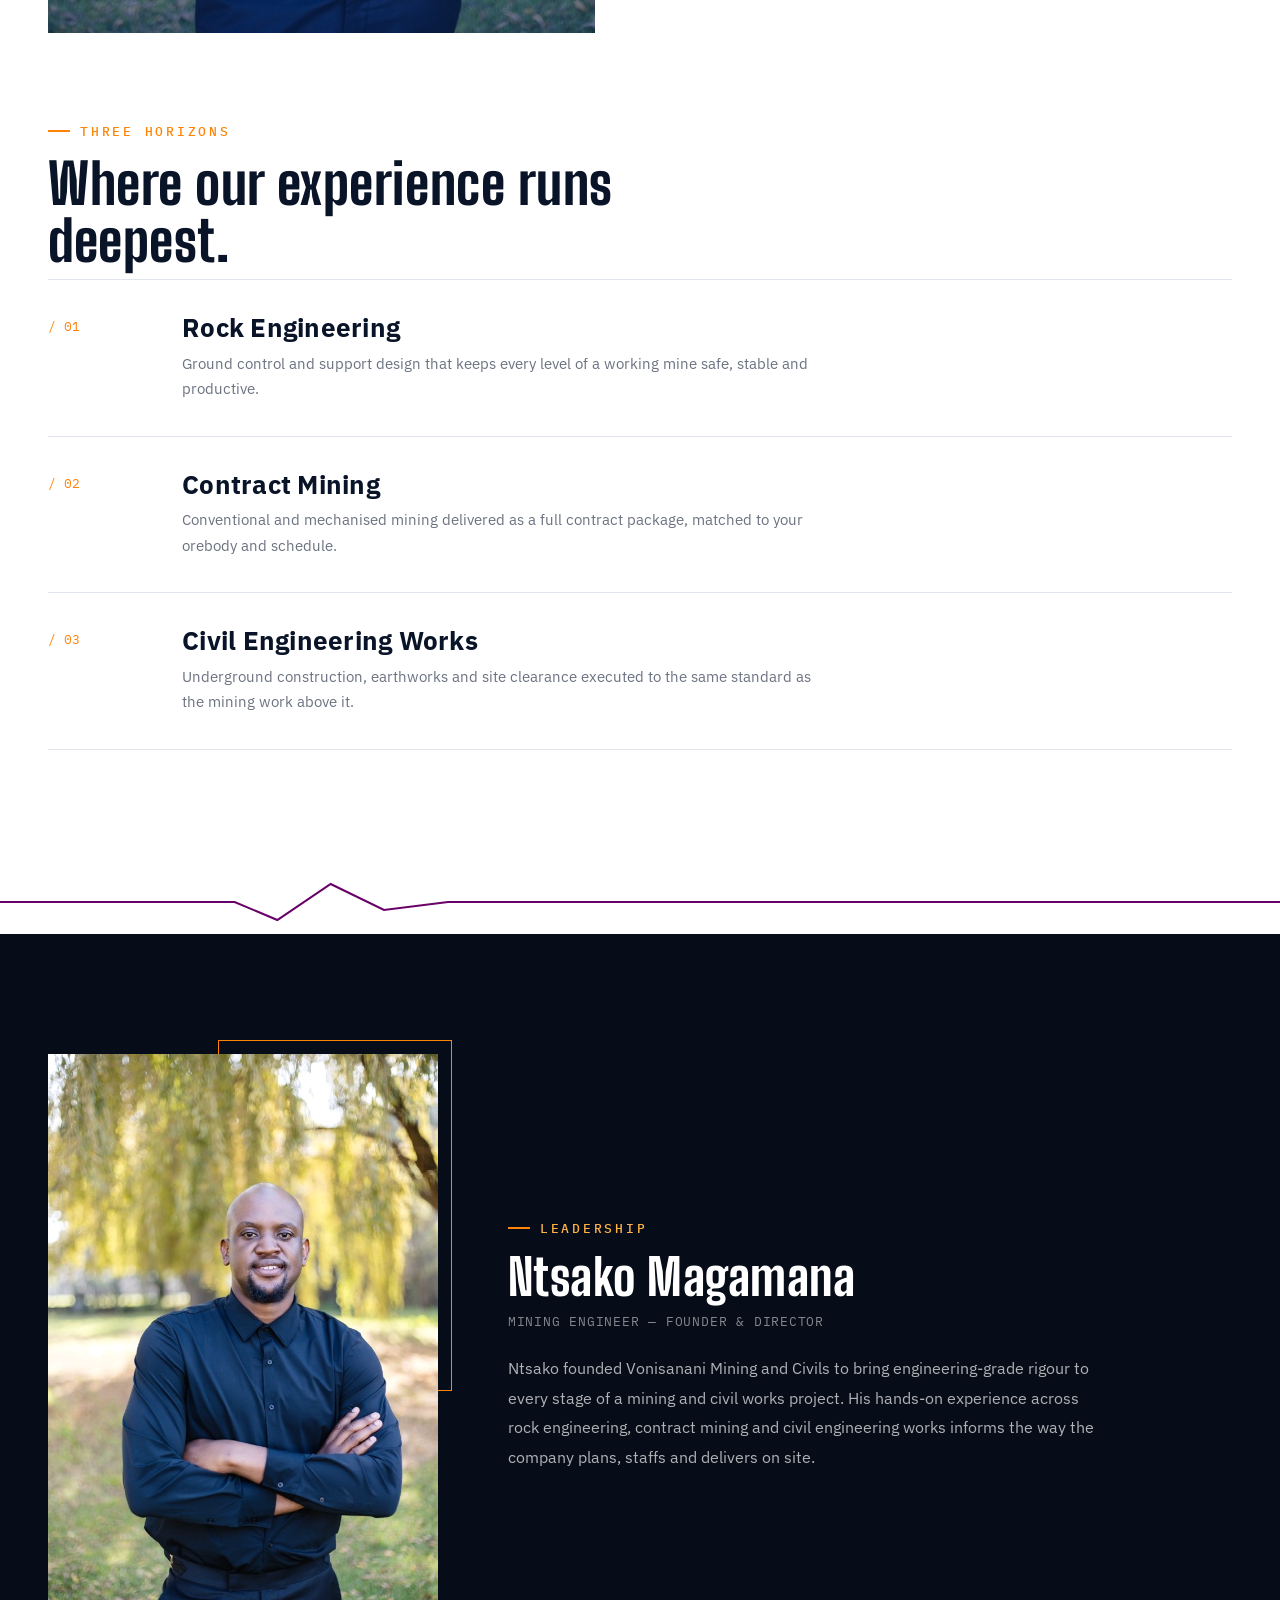
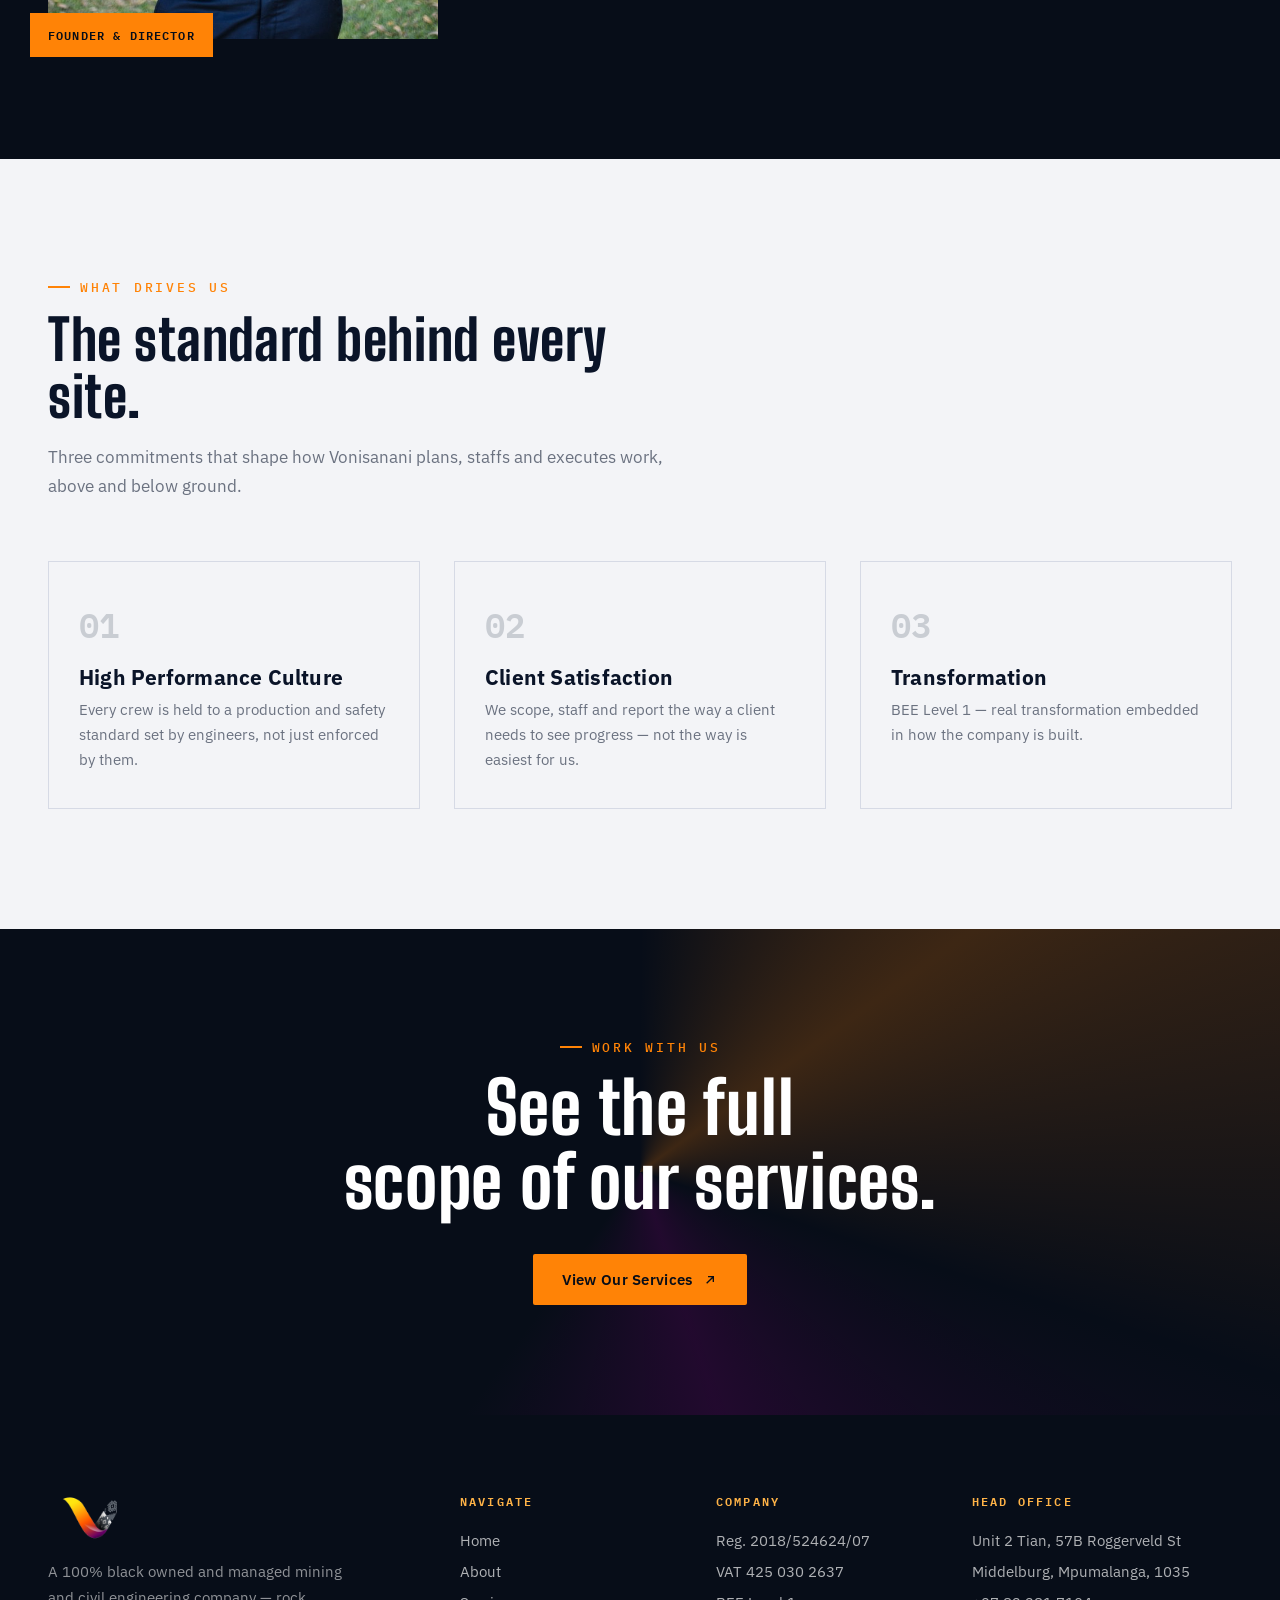
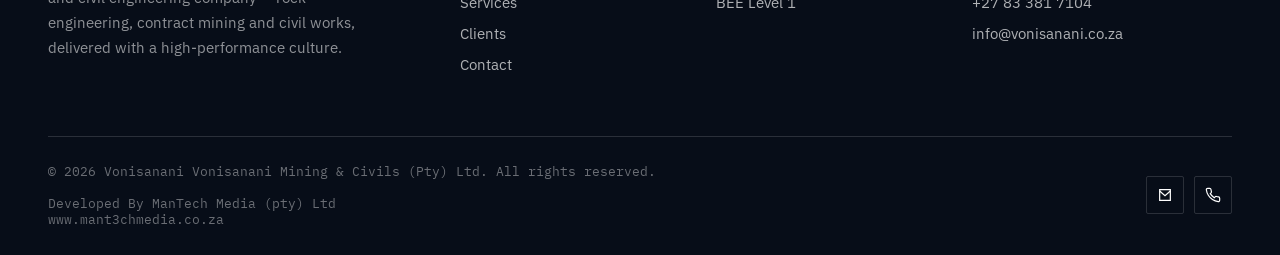
==== commit acb84e0d: "Updated company about section" ====
--- a/about.html
+++ b/about.html
@@ -107,7 +107,7 @@
   <div class="container">
     <div class="ceo-grid">
       <div class="ceo-photo reveal">
-        <img src="images/ceo-ntsako.jpg" alt="Ntsako Magamana, Founder and Director of Vonisanani Mining & Civils">
+        <img src="images/ceo-ntsako.jpg" alt="Ntsako Magamana, Founder and Director of Vonisanani Mining & Civils"> 
         <div class="ceo-tag">Founder &amp; Director</div>
       </div>
       <div class="ceo-copy reveal">
@@ -143,7 +143,7 @@
       <div class="value-card" style="--i:2">
         <div class="vnum">03</div>
         <h3>Transformation</h3>
-        <p>100% black owned and managed, BEE Level 1 — real transformation embedded in how the company is built.</p>
+        <p>BEE Level 1 — real transformation embedded in how the company is built.</p>
       </div>
     </div>
   </div>
@@ -190,7 +190,7 @@
       </div>
     </div>
     <div class="footer-bottom">
-      <span>© 2026 Vonisanani Investments (Pty) Ltd T/A Vonisanani Mining &amp; Civils. All rights reserved. 
+      <span>© 2026 Vonisanani Vonisanani Mining &amp; Civils (Pty) Ltd. All rights reserved. 
       <br>
       <br>
       Developed By ManTech Media (pty) Ltd 
